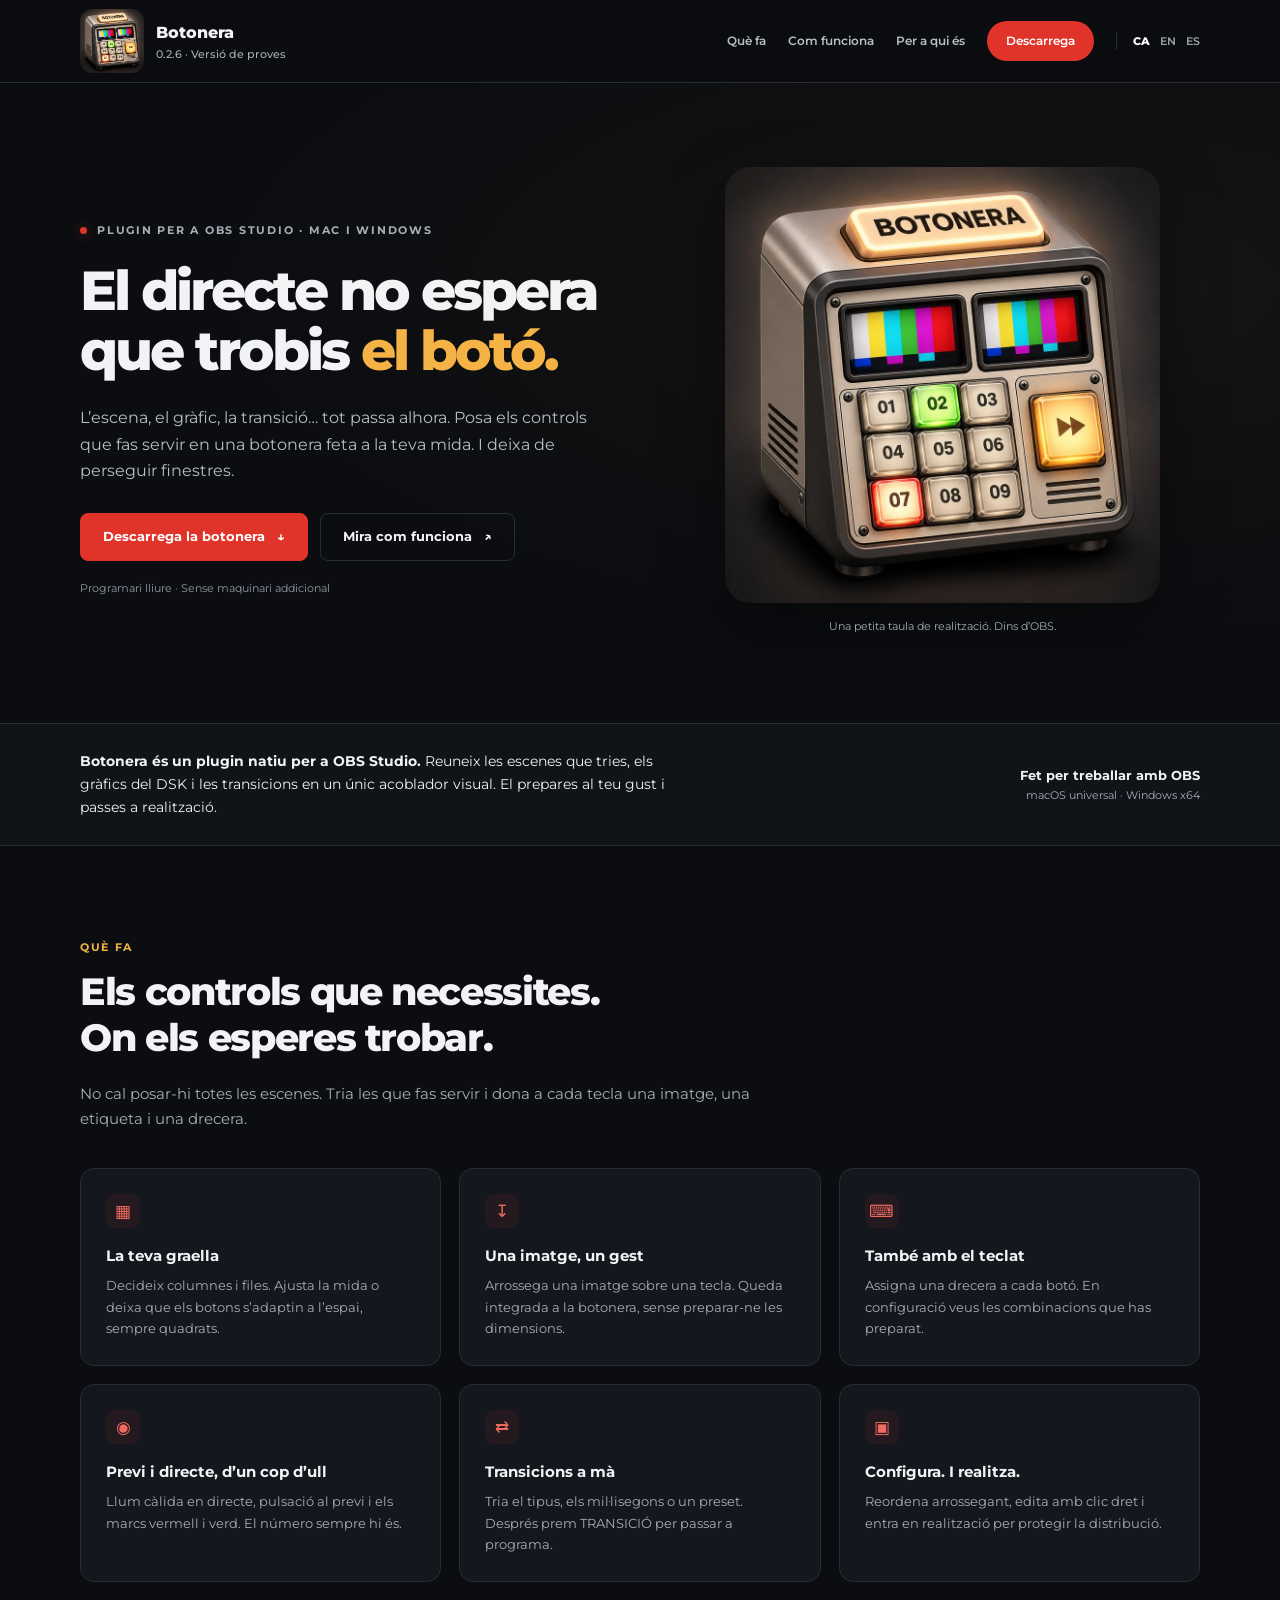
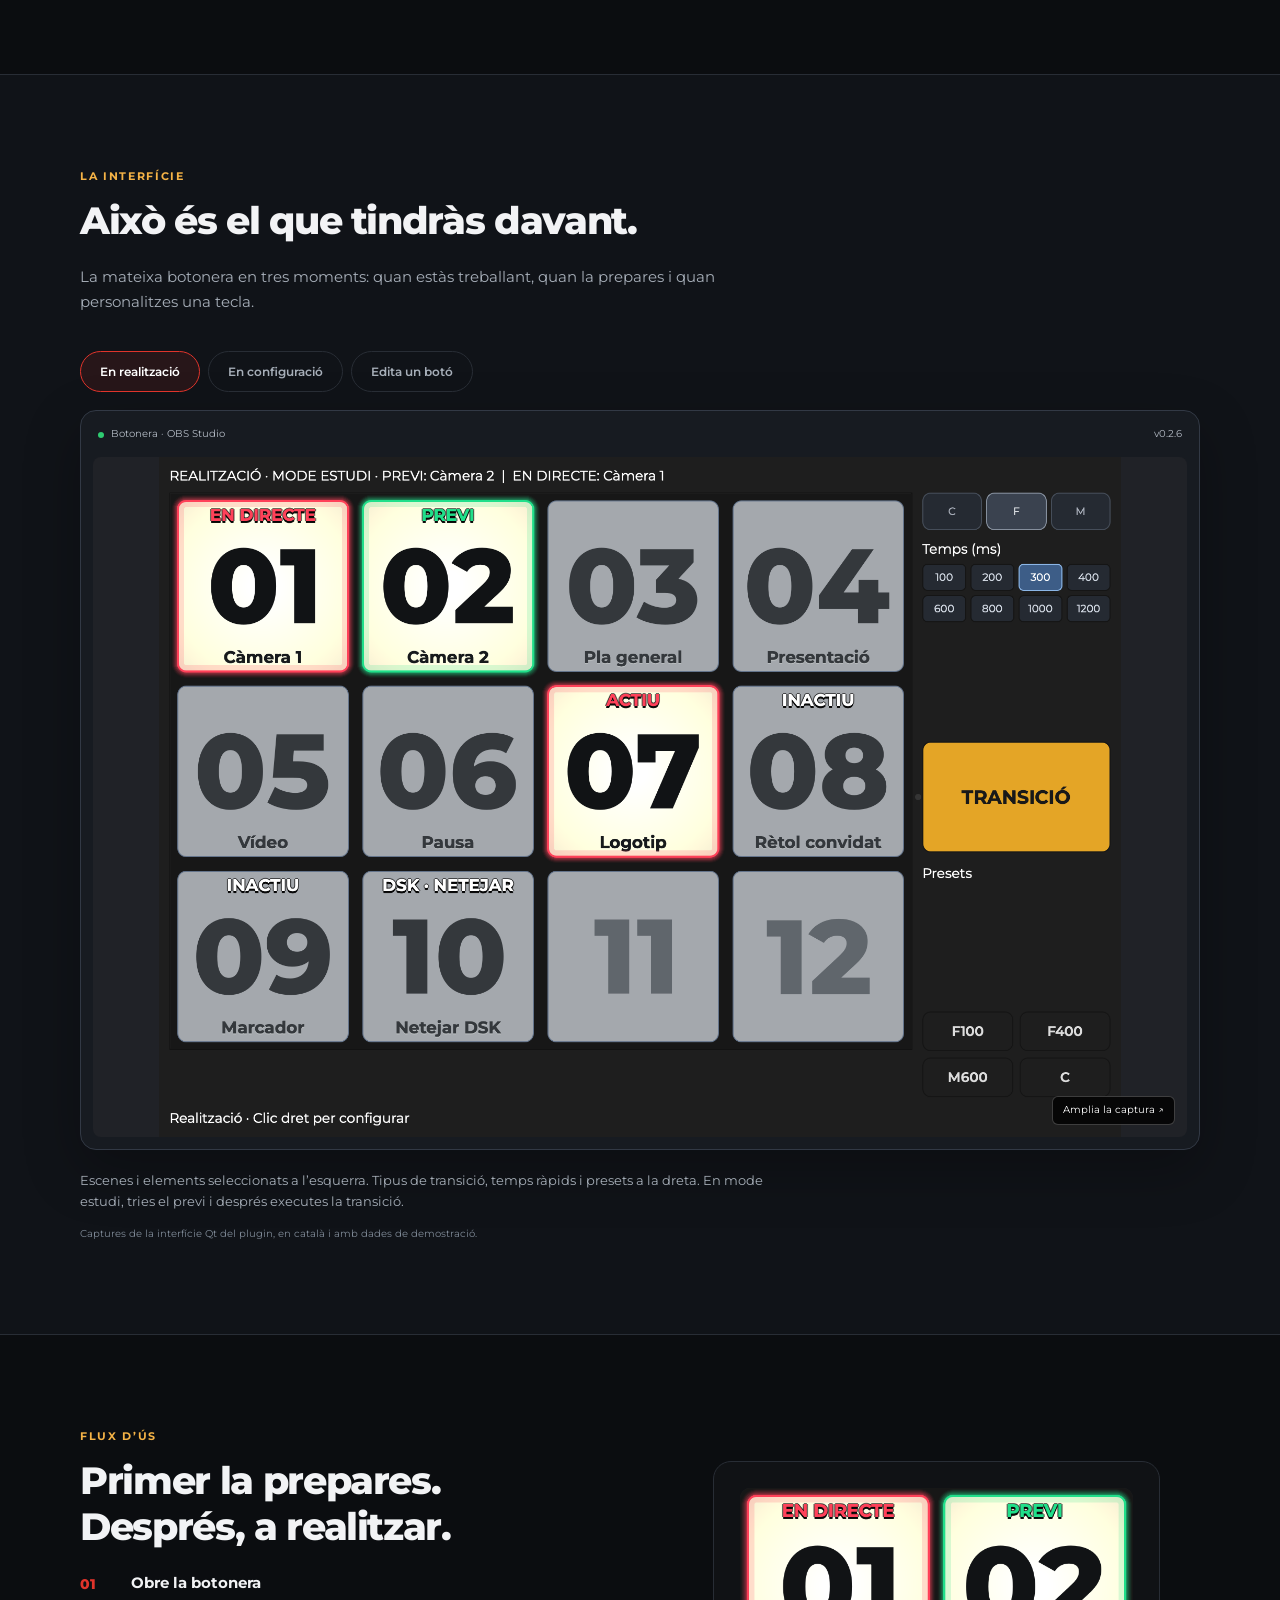
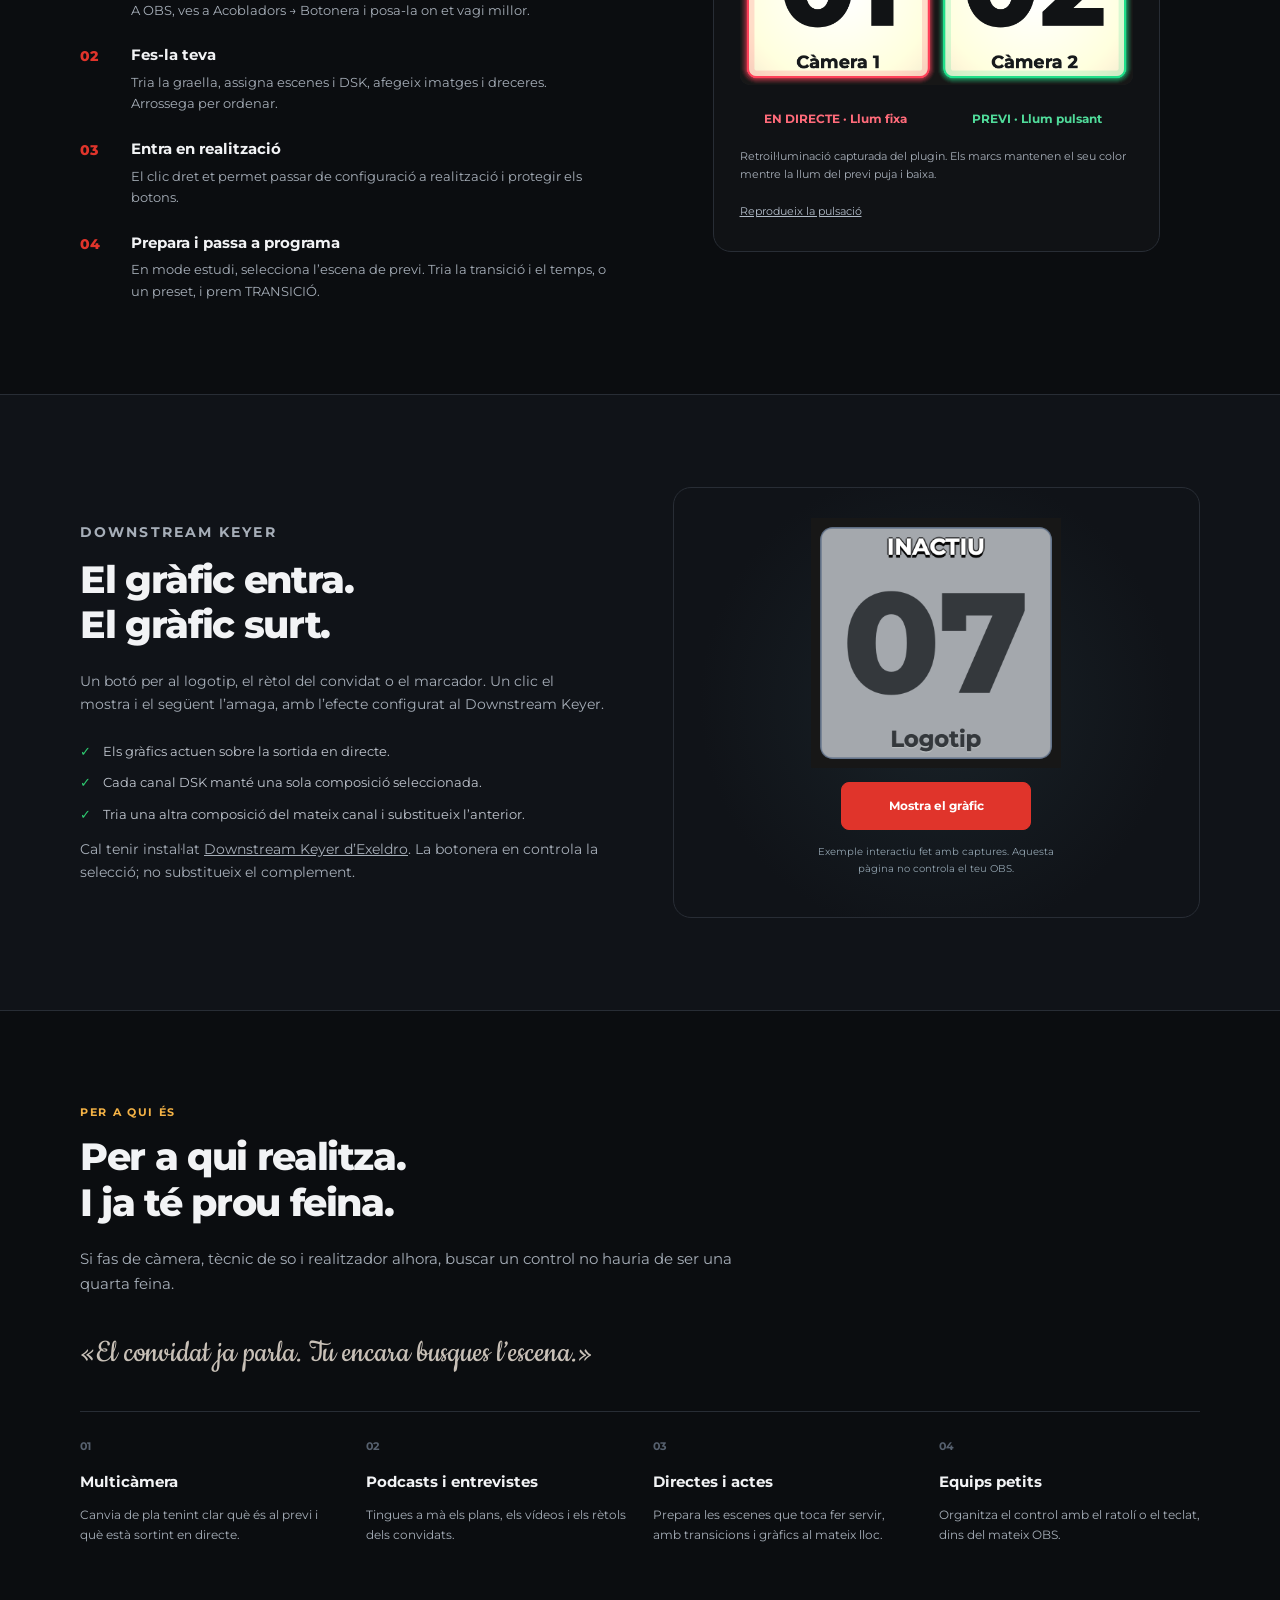
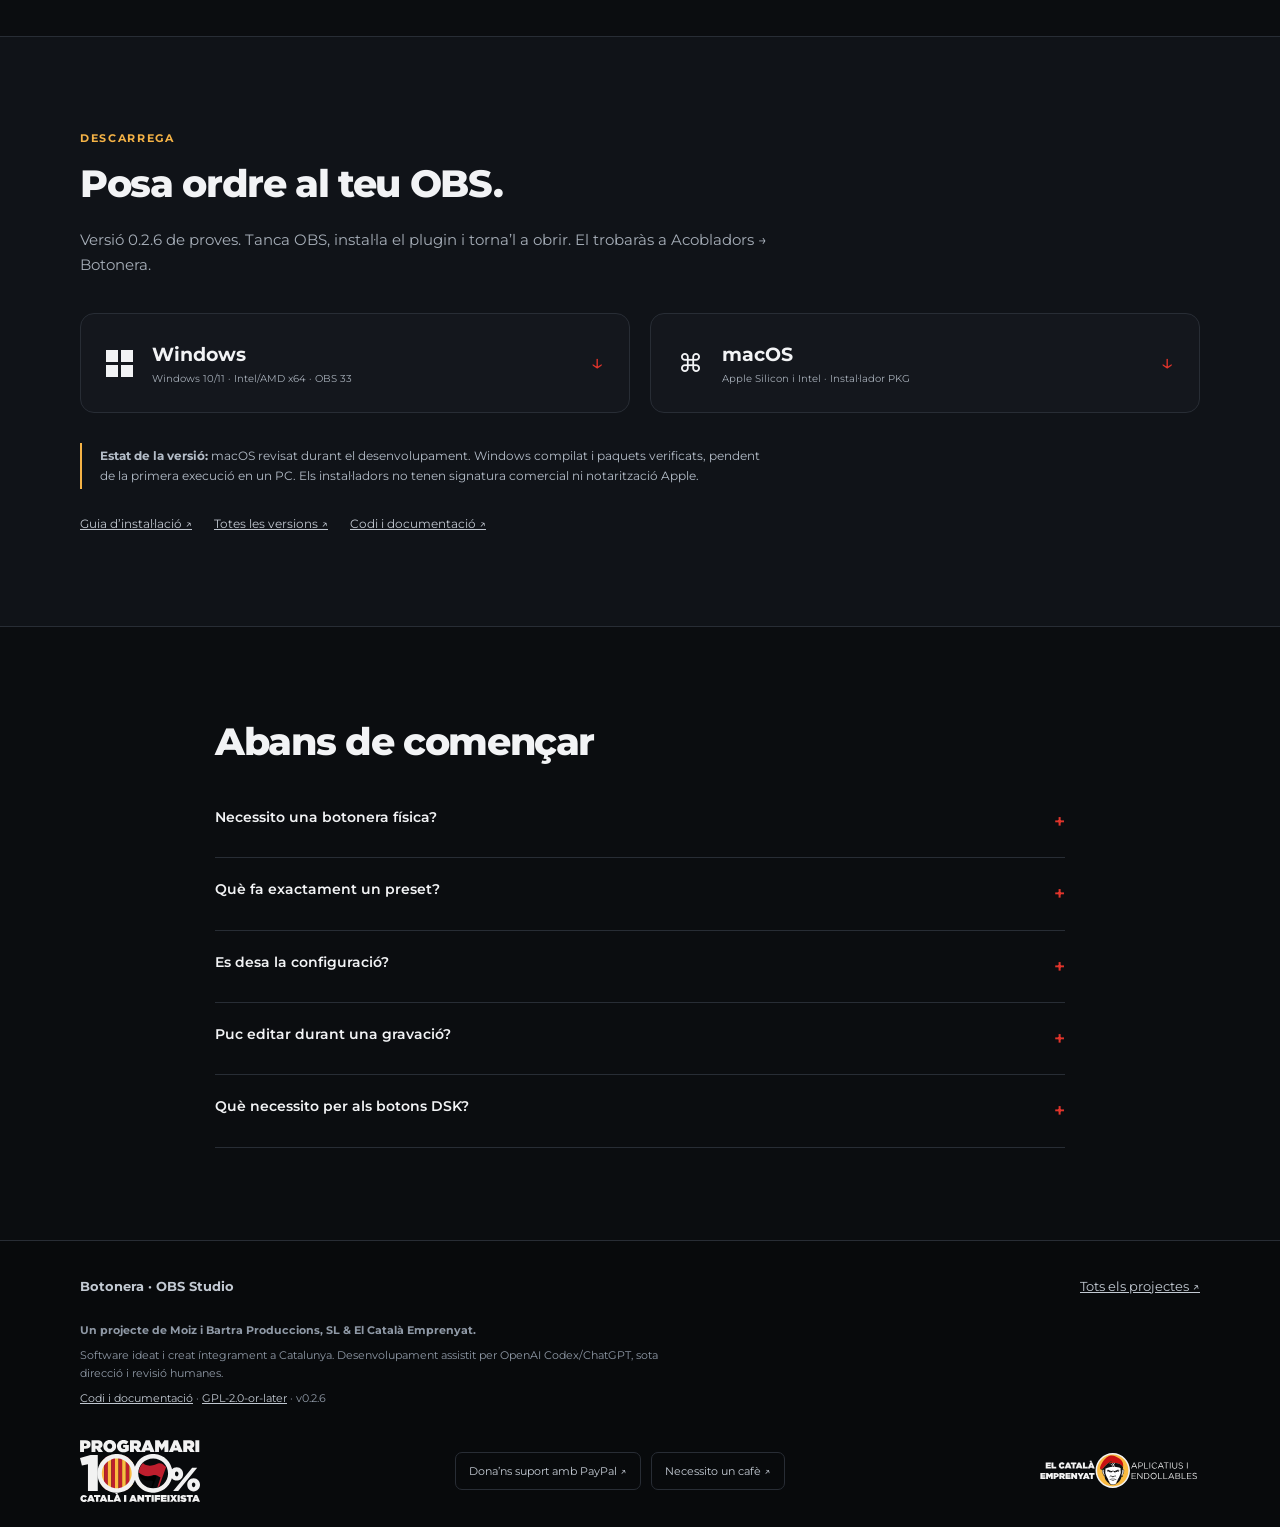
==== web/index.html @ cff22045 "Add multilingual Botonera project website and real Qt captures" ====
<!doctype html>
<html lang="ca"><head><meta charset="utf-8"><meta name="viewport" content="width=device-width,initial-scale=1">
<title>Botonera — El directe no espera que trobis el botó. Plugin per a OBS Studio</title><meta name="description" content="Escenes, gràfics DSK, transicions i dreceres en una botonera visual dins d’OBS Studio. Personalitza les tecles i realitza des de Mac o Windows. Versió de proves 0.2.6.">
<link rel="canonical" href="https://emprenyat.cat/obs/botonera/"><link rel="alternate" hreflang="ca" href="https://emprenyat.cat/obs/botonera/"><link rel="alternate" hreflang="en" href="https://emprenyat.cat/obs/botonera/en/"><link rel="alternate" hreflang="es" href="https://emprenyat.cat/obs/botonera/es/">
<meta property="og:type" content="website"><meta property="og:title" content="Botonera — El directe no espera que trobis el botó. Plugin per a OBS Studio"><meta property="og:description" content="Escenes, gràfics DSK, transicions i dreceres en una botonera visual dins d’OBS Studio. Personalitza les tecles i realitza des de Mac o Windows. Versió de proves 0.2.6."><meta property="og:image" content="https://emprenyat.cat/obs/botonera/images/app-icon.png"><meta property="og:url" content="https://emprenyat.cat/obs/botonera/">
<meta name="theme-color" content="#0b0d10"><link rel="icon" type="image/png" href="images/favicon.png">
<link rel="preconnect" href="https://fonts.googleapis.com"><link rel="preconnect" href="https://fonts.gstatic.com" crossorigin><link href="https://fonts.googleapis.com/css2?family=Montserrat:wght@400;500;600;700;800&family=Cookie&display=swap" rel="stylesheet">
<link rel="stylesheet" href="style.css"><script src="script.js" defer></script></head>
<body><a class="skip" href="#main">Ves al contingut</a>
<header class="site-header"><div class="wrap header-inner"><a class="brand" href="#top"><img src="images/app-icon.webp" alt="" width="64" height="64"><span>Botonera<small>0.2.6 · Versió de proves</small></span></a><nav class="main-nav" aria-label="Navegació principal"><a href="#que-fa" class="">Què fa</a><a href="#funcionament" class="">Com funciona</a><a href="#per-a-qui" class="optional">Per a qui és</a><a href="#descarrega" class="nav-cta">Descarrega</a><span class="langs"><a href="index.html" hreflang="ca" lang="ca" aria-current="page">CA</a><a href="en/index.html" hreflang="en" lang="en">EN</a><a href="es/index.html" hreflang="es" lang="es">ES</a></span></nav></div></header>
<main id="main"><section id="top" class="hero"><div class="wrap hero-inner"><div><div class="eyebrow">Plugin per a OBS Studio · Mac i Windows</div><h1>El directe no espera que trobis <em>el botó.</em></h1><p>L’escena, el gràfic, la transició… tot passa alhora. Posa els controls que fas servir en una botonera feta a la teva mida. I deixa de perseguir finestres.</p><div class="actions"><a class="btn btn-primary" href="#descarrega">Descarrega la botonera<span aria-hidden="true">↓</span></a><a class="btn btn-quiet" href="#funcionament">Mira com funciona<span aria-hidden="true">↗</span></a></div><p class="hero-note">Programari lliure · Sense maquinari addicional</p></div><figure class="hero-art"><img src="images/app-icon.webp" width="900" height="900" alt="Botonera" fetchpriority="high"><figcaption>Una petita taula de realització. Dins d’OBS.</figcaption></figure></div></section>
<div class="intro-strip"><div class="wrap"><p><strong>Botonera és un plugin natiu per a OBS Studio.</strong> Reuneix les escenes que tries, els gràfics del DSK i les transicions en un únic acoblador visual. El prepares al teu gust i passes a realització.</p><div class="compat"><b>Fet per treballar amb OBS</b>macOS universal · Windows x64</div></div></div>
<section class="section" id="que-fa"><div class="wrap"><p class="section-kicker">Què fa</p><h2>Els controls que necessites.<br>On els esperes trobar.</h2><p class="section-lead">No cal posar-hi totes les escenes. Tria les que fas servir i dona a cada tecla una imatge, una etiqueta i una drecera.</p><div class="features"><article class="feature"><span class="feature-icon" aria-hidden="true">▦</span><h3>La teva graella</h3><p>Decideix columnes i files. Ajusta la mida o deixa que els botons s’adaptin a l’espai, sempre quadrats.</p></article><article class="feature"><span class="feature-icon" aria-hidden="true">↧</span><h3>Una imatge, un gest</h3><p>Arrossega una imatge sobre una tecla. Queda integrada a la botonera, sense preparar-ne les dimensions.</p></article><article class="feature"><span class="feature-icon" aria-hidden="true">⌨</span><h3>També amb el teclat</h3><p>Assigna una drecera a cada botó. En configuració veus les combinacions que has preparat.</p></article><article class="feature"><span class="feature-icon" aria-hidden="true">◉</span><h3>Previ i directe, d’un cop d’ull</h3><p>Llum càlida en directe, pulsació al previ i els marcs vermell i verd. El número sempre hi és.</p></article><article class="feature"><span class="feature-icon" aria-hidden="true">⇄</span><h3>Transicions a mà</h3><p>Tria el tipus, els mil·lisegons o un preset. Després prem TRANSICIÓ per passar a programa.</p></article><article class="feature"><span class="feature-icon" aria-hidden="true">▣</span><h3>Configura. I realitza.</h3><p>Reordena arrossegant, edita amb clic dret i entra en realització per protegir la distribució.</p></article></div></div></section>
<section class="section section-alt" id="funcionament"><div class="wrap"><p class="section-kicker">La interfície</p><h2>Això és el que tindràs davant.</h2><p class="section-lead">La mateixa botonera en tres moments: quan estàs treballant, quan la prepares i quan personalitzes una tecla.</p><div class="tabs" role="tablist" aria-label="La interfície"><button id="tab-0" type="button" role="tab" aria-controls="gallery-panel" aria-selected="true" tabindex="0" data-tab="0">En realització</button><button id="tab-1" type="button" role="tab" aria-controls="gallery-panel" aria-selected="false" tabindex="-1" data-tab="1">En configuració</button><button id="tab-2" type="button" role="tab" aria-controls="gallery-panel" aria-selected="false" tabindex="-1" data-tab="2">Edita un botó</button></div><div id="gallery-panel" role="tabpanel" aria-labelledby="tab-0" tabindex="0"><div class="shot-frame"><div class="shot-topbar"><span><i aria-hidden="true"></i>Botonera · OBS Studio</span><span class="optional">v0.2.6</span></div><button class="shot-button" id="open-shot" type="button" aria-label="Amplia la captura"><img id="gallery-image" src="images/realitzacio.png" alt="Botonera en realització amb escenes, gràfics i panell de transicions" width="1840" height="1300" loading="lazy"><span class="zoom-label">Amplia la captura ↗</span></button></div><p class="shot-caption" id="gallery-caption">Escenes i elements seleccionats a l’esquerra. Tipus de transició, temps ràpids i presets a la dreta. En mode estudi, tries el previ i després executes la transició.</p></div><p class="capture-note">Captures de la interfície Qt del plugin, en català i amb dades de demostració.</p></div></section>
<section class="section" id="flux"><div class="wrap split"><div><p class="section-kicker">Flux d’ús</p><h2>Primer la prepares.<br>Després, a realitzar.</h2><ol class="steps"><li><span class="step-num" aria-hidden="true">01</span><div><h3>Obre la botonera</h3><p>A OBS, ves a Acobladors → Botonera i posa-la on et vagi millor.</p></div></li><li><span class="step-num" aria-hidden="true">02</span><div><h3>Fes-la teva</h3><p>Tria la graella, assigna escenes i DSK, afegeix imatges i dreceres. Arrossega per ordenar.</p></div></li><li><span class="step-num" aria-hidden="true">03</span><div><h3>Entra en realització</h3><p>El clic dret et permet passar de configuració a realització i protegir els botons.</p></div></li><li><span class="step-num" aria-hidden="true">04</span><div><h3>Prepara i passa a programa</h3><p>En mode estudi, selecciona l’escena de previ. Tria la transició i el temps, o un preset, i prem TRANSICIÓ.</p></div></li></ol></div><figure class="light-example"><video id="light-video" src="images/retroilluminacio.mp4" poster="images/llums-poster.png" loop muted playsinline preload="metadata" aria-label="Retroil·luminació capturada del plugin. Els marcs mantenen el seu color mentre la llum del previ puja i baixa."></video><div class="light-labels"><span>EN DIRECTE · Llum fixa</span><span>PREVI · Llum pulsant</span></div><figcaption>Retroil·luminació capturada del plugin. Els marcs mantenen el seu color mentre la llum del previ puja i baixa.</figcaption><button class="motion-toggle" id="toggle-motion" type="button">Reprodueix la pulsació</button></figure></div></section>
<section class="section section-alt" id="dsk"><div class="wrap split"><div class="dsk-copy"><p class="section-kicker">Downstream Keyer</p><h2>El gràfic entra.<br>El gràfic surt.</h2><p>Un botó per al logotip, el rètol del convidat o el marcador. Un clic el mostra i el següent l’amaga, amb l’efecte configurat al Downstream Keyer.</p><ul class="check-list"><li>Els gràfics actuen sobre la sortida en directe.</li><li>Cada canal DSK manté una sola composició seleccionada.</li><li>Tria una altra composició del mateix canal i substitueix l’anterior.</li></ul><p class="capture-note">Cal tenir instal·lat <a href="https://obsproject.com/forum/resources/downstream-keyer.1254/">Downstream Keyer d’Exeldro</a>. La botonera en controla la selecció; no substitueix el complement.</p></div><div class="dsk-demo"><img id="dsk-image" src="images/dsk-inactiu.png" width="330" height="330" alt="Botó DSK amb el gràfic inactiu" loading="lazy"><button class="btn btn-primary" id="toggle-dsk" type="button" aria-pressed="false">Mostra el gràfic</button><p class="demo-label">Exemple interactiu fet amb captures. Aquesta pàgina no controla el teu OBS.</p><noscript><img src="images/dsk-actiu.png" alt="El mateix botó DSK amb el gràfic actiu i il·luminat"></noscript></div></div></section>
<section class="section" id="per-a-qui"><div class="wrap"><p class="section-kicker">Per a qui és</p><h2>Per a qui realitza.<br>I ja té prou feina.</h2><p class="section-lead">Si fas de càmera, tècnic de so i realitzador alhora, buscar un control no hauria de ser una quarta feina.</p><p class="quote">«El convidat ja parla. Tu encara busques l’escena.»</p><div class="audiences"><article><span class="number" aria-hidden="true">01</span><h3>Multicàmera</h3><p>Canvia de pla tenint clar què és al previ i què està sortint en directe.</p></article><article><span class="number" aria-hidden="true">02</span><h3>Podcasts i entrevistes</h3><p>Tingues a mà els plans, els vídeos i els rètols dels convidats.</p></article><article><span class="number" aria-hidden="true">03</span><h3>Directes i actes</h3><p>Prepara les escenes que toca fer servir, amb transicions i gràfics al mateix lloc.</p></article><article><span class="number" aria-hidden="true">04</span><h3>Equips petits</h3><p>Organitza el control amb el ratolí o el teclat, dins del mateix OBS.</p></article></div></div></section>
<section class="section section-alt" id="descarrega"><div class="wrap"><p class="section-kicker">Descarrega</p><h2>Posa ordre al teu OBS.</h2><p class="section-lead">Versió 0.2.6 de proves. Tanca OBS, instal·la el plugin i torna’l a obrir. El trobaràs a Acobladors → Botonera.</p><div class="download-row"><a class="download-card" href="https://github.com/lughdailh/obs-control-deck/releases/download/v0.2.6/Botonera-0.2.6-Windows-x64-Setup.exe"><span class="os-icon" aria-hidden="true"><i></i><i></i><i></i><i></i></span><div><h3>Windows</h3><small>Windows 10/11 · Intel/AMD x64 · OBS 33</small></div><span class="download-arrow" aria-hidden="true">↓</span></a><a class="download-card" href="https://github.com/lughdailh/obs-control-deck/releases/download/v0.2.6/Botonera-0.2.6-macOS-universal.pkg"><span class="mac-icon" aria-hidden="true">⌘</span><div><h3>macOS</h3><small>Apple Silicon i Intel · Instal·lador PKG</small></div><span class="download-arrow" aria-hidden="true">↓</span></a></div><p class="beta-note"><strong>Estat de la versió:</strong> macOS revisat durant el desenvolupament. Windows compilat i paquets verificats, pendent de la primera execució en un PC. Els instal·ladors no tenen signatura comercial ni notarització Apple.</p><div class="download-links"><a href="https://github.com/lughdailh/obs-control-deck/releases/download/v0.2.6/Botonera-LLEGEIX-ME.txt">Guia d’instal·lació ↗</a><a href="https://github.com/lughdailh/obs-control-deck/releases">Totes les versions ↗</a><a href="https://github.com/lughdailh/obs-control-deck">Codi i documentació ↗</a></div></div></section>
<section class="section"><div class="wrap faq"><h2>Abans de començar</h2><details><summary>Necessito una botonera física?</summary><p>No. És una graella de botons dins d’OBS. La controles amb el ratolí o les dreceres del teclat. La màquina de la icona és la il·lustració del projecte.</p></details><details><summary>Què fa exactament un preset?</summary><p>Guarda un tipus de transició i una durada. Quan el prems, prepara aquests valors; després prems TRANSICIÓ per executar el canvi. El preset no fa el pas a programa tot sol.</p></details><details><summary>Es desa la configuració?</summary><p>Sí. La graella, els botons, les imatges i les dreceres es desen amb la col·lecció d’escenes. També pots exportar i importar la botonera amb les imatges integrades.</p></details><details><summary>Puc editar durant una gravació?</summary><p>Quan comença una gravació o transmissió, la botonera entra en realització. Després pots tornar manualment a configuració per canviar alguna cosa.</p></details><details><summary>Què necessito per als botons DSK?</summary><p>Downstream Keyer instal·lat i les composicions afegides als seus canals. Amb TIE actiu, la botonera bloqueja l’acció d’aquell canal. DSK és independent del previ i de la transició principal.</p></details></div></section></main>
<footer class="site-footer"><div class="wrap"><div class="footer-top"><strong>Botonera · OBS Studio</strong><a href="https://emprenyat.cat/">Tots els projectes ↗</a></div><div class="credits"><p><strong>Un projecte de Moiz i Bartra Produccions, SL &amp; El Català Emprenyat.</strong></p><p>Software ideat i creat íntegrament a Catalunya. Desenvolupament assistit per OpenAI Codex/ChatGPT, sota direcció i revisió humanes.</p><p><a href="https://github.com/lughdailh/obs-control-deck">Codi i documentació</a> · <a href="https://github.com/lughdailh/obs-control-deck/blob/main/LICENSE">GPL-2.0-or-later</a> · v0.2.6</p></div><div class="footer-bottom"><img src="images/antifa-cat.svg" class="antifa" alt="Programari català i antifeixista" loading="lazy"><div class="support"><a href="https://www.paypal.com/ncp/payment/PLB-LY4PW9EJNVML" target="_blank" rel="noopener noreferrer">Dona’ns suport amb PayPal ↗</a><a href="https://www.buymeacoffee.com/totalamandanga" target="_blank" rel="noopener noreferrer">Necessito un cafè ↗</a></div><a href="https://emprenyat.cat/"><img src="images/ece-banda.svg" class="ece" alt="El Català Emprenyat" loading="lazy"></a></div></div></footer>
<div id="lightbox" class="lightbox" role="dialog" aria-modal="true" aria-label="Amplia la captura" hidden><button id="close-lightbox" type="button">Tanca ×</button><img id="lightbox-image" src="images/realitzacio.png" alt=""></div>
<script id="page-data" type="application/json">{"images": ["images/realitzacio.png", "images/configuracio.png", "images/editor.png"], "captions": ["Escenes i elements seleccionats a l’esquerra. Tipus de transició, temps ràpids i presets a la dreta. En mode estudi, tries el previ i després executes la transició.", "Les dreceres es veuen sobre les tecles. Pots arrossegar per ordenar, ajustar el separador i fer clic dret per editar. Les accions queden aturades mentre configures.", "Tria l’acció, la imatge, el color i la drecera. El candau del camp de teclat evita canviar la combinació sense voler."], "alts": ["Botonera en realització amb escenes, gràfics i panell de transicions", "Botonera en configuració amb imatges i etiquetes de dreceres", "Editor real d’un botó amb acció, imatge i drecera de teclat"], "tabs": ["En realització", "En configuració", "Edita un botó"], "dskImages": ["images/dsk-inactiu.png", "images/dsk-actiu.png"], "dskLabels": ["Mostra el gràfic", "Amaga el gràfic"], "dskAlts": ["Botó DSK amb el gràfic inactiu", "El mateix botó DSK amb el gràfic actiu i il·luminat"], "play": "Reprodueix la pulsació", "pause": "Atura la pulsació", "fit": "Ajusta a pantalla", "actual": "Mida real"}</script></body></html>
---- web/style.css ----
:root{--bg:#0b0d10;--bg-alt:#101318;--card:#14171d;--line:#282d35;--text:#f2f3f5;--muted:#a6aeb8;--red:#e0342b;--amber:#f5b346;--green:#2ecc71;--max:1120px;color-scheme:dark;font-family:Montserrat,-apple-system,BlinkMacSystemFont,'Segoe UI',sans-serif}*{box-sizing:border-box}html{scroll-behavior:smooth;scroll-padding-top:105px}body{margin:0;background:var(--bg);color:var(--text);line-height:1.65;-webkit-font-smoothing:antialiased}a{color:inherit}button{font:inherit}img{max-width:100%;height:auto;display:block}button,a{-webkit-tap-highlight-color:transparent}a:focus-visible,button:focus-visible,summary:focus-visible{outline:3px solid var(--amber);outline-offset:5px}button{cursor:pointer}p,h1,h2,h3,figure{margin-top:0}.wrap{width:min(var(--max),calc(100% - 48px));margin:auto}.skip{position:fixed;top:-100px;left:20px;background:var(--red);padding:10px;z-index:100}.skip:focus{top:10px}.site-header{position:sticky;top:0;z-index:30;background:#0b0d10ed;backdrop-filter:blur(16px);border-bottom:1px solid var(--line)}.header-inner{min-height:82px;display:flex;align-items:center;gap:24px;justify-content:space-between}.brand{display:flex;align-items:center;gap:12px;white-space:nowrap;text-decoration:none;font-weight:800}.brand img{width:64px;height:64px;object-fit:cover;border-radius:12px}.brand small{font-size:11px;font-weight:500;color:var(--muted);display:block;line-height:1.4}.main-nav{display:flex;align-items:center;gap:22px;font-size:12px;font-weight:600}.main-nav>a{text-decoration:none;color:#b8bec7}.main-nav>a:hover{color:white}.main-nav .nav-cta{background:var(--red);color:white;border-radius:30px;padding:10px 19px}.langs{display:flex;gap:10px;border-left:1px solid var(--line);padding-left:16px}.langs a{text-decoration:none;font-size:11px;color:#9aa3ad}.langs a[aria-current]{color:white;font-weight:800}.hero{overflow:hidden;background:radial-gradient(ellipse at 85% 32%,#45302233,transparent 56%)}.hero-inner{display:grid;grid-template-columns:1.1fr 1fr;align-items:center;gap:38px;padding:76px 0 64px;min-height:640px}.eyebrow{text-transform:uppercase;letter-spacing:.16em;font-size:11px;font-weight:700;color:var(--muted);margin-bottom:22px;display:flex;gap:10px;align-items:center}.eyebrow:before{content:'';width:7px;height:7px;border-radius:50%;background:var(--red);box-shadow:0 0 14px #e0342b88}.hero h1{font-size:clamp(40px,4.3vw,64px);line-height:1.08;letter-spacing:-.055em;margin:0 0 25px;font-weight:800}.hero h1 em{font-style:normal;color:var(--amber)}.hero p{font-size:16px;color:#b8bec8;max-width:49ch;margin-bottom:28px}.actions{display:flex;flex-wrap:wrap;align-items:center;gap:12px}.btn{display:inline-flex;align-items:center;justify-content:center;gap:12px;min-height:48px;padding:11px 22px;font-size:13px;font-weight:700;border-radius:8px;text-decoration:none;border:1px solid var(--line);background:transparent}.btn-primary{border-color:var(--red);background:var(--red);color:white}.btn-primary:hover{background:#bf2c25}.btn-quiet:hover{background:#20252d}.hero-note{font-size:11px!important;color:#8f99a5!important;margin:18px 0 0!important}.hero-art{position:relative}.hero-art img{width:100%;border-radius:26px;box-shadow:0 24px 65px #0006}.hero-art figcaption{font-size:11px;text-align:center;color:var(--muted);margin:14px 0 0}.intro-strip{border-block:1px solid var(--line);background:var(--bg-alt)}.intro-strip .wrap{display:flex;align-items:center;justify-content:space-between;gap:24px;padding-block:26px}.intro-strip p{margin:0;max-width:65ch;font-size:14px}.compat{font-size:11px;color:var(--muted);flex-shrink:0;text-align:right}.compat b{display:block;color:var(--text);font-size:13px}.section{padding:92px 0}.section-alt{background:var(--bg-alt);border-block:1px solid var(--line)}.section-kicker{font-size:11px;text-transform:uppercase;letter-spacing:.15em;color:var(--amber);font-weight:700;margin:0 0 13px}.section h2{font-size:clamp(29px,3vw,42px);letter-spacing:-.035em;line-height:1.18;margin-bottom:22px;font-weight:800}.section-lead{max-width:69ch;font-size:15px;color:var(--muted);margin-bottom:36px}.features{display:grid;grid-template-columns:repeat(3,1fr);gap:18px}.feature{padding:25px;border:1px solid var(--line);border-radius:14px;background:var(--card)}.feature-icon{display:flex;align-items:center;justify-content:center;width:34px;height:34px;background:#e0342b14;color:#f16a60;border-radius:9px;font-size:17px;margin-bottom:17px}.feature h3{font-size:15px;line-height:1.45;margin-bottom:9px}.feature p{font-size:13px;color:var(--muted);margin:0}.tabs{display:flex;gap:8px;flex-wrap:wrap;margin-bottom:18px}.tabs button{background:transparent;border:1px solid var(--line);color:var(--muted);border-radius:25px;padding:10px 19px;font-size:12px;font-weight:600}.tabs button[aria-selected=true]{background:#e0342b1c;border-color:var(--red);color:#fff}.shot-frame{padding:12px;background:#171b21;border:1px solid #323945;border-radius:16px;box-shadow:0 20px 55px #0004}.shot-topbar{display:flex;align-items:center;justify-content:space-between;gap:12px;padding:3px 5px 14px;font-size:10px;color:#b4bbc5}.shot-topbar span:first-child{display:flex;align-items:center;gap:7px}.shot-topbar i{height:6px;width:6px;border-radius:50%;background:var(--green);display:inline-block}.shot-button{display:block;position:relative;width:100%;padding:0;border:0;background:#202227;border-radius:8px;overflow:hidden}.shot-button img{width:100%;max-height:680px;object-fit:contain}.zoom-label{position:absolute;bottom:12px;right:12px;background:#000c;border:1px solid #ffffff3a;padding:5px 10px;border-radius:6px;font-size:10px;color:white}.shot-caption{margin-top:20px;color:var(--muted);font-size:13px;max-width:80ch}.shot-caption strong{color:var(--text)}.capture-note{color:#7f8a97;font-size:10px;margin:13px 0 0}.split{display:grid;grid-template-columns:1fr 1fr;gap:65px;align-items:center}.steps{list-style:none;padding:0;display:grid;gap:22px;margin:0}.steps li{display:grid;grid-template-columns:35px 1fr;gap:16px}.step-num{color:var(--red);font-size:14px;font-weight:800;padding-top:2px}.steps h3{font-size:15px;margin:0 0 4px}.steps p{font-size:13px;color:var(--muted);margin:0}.light-example{padding:26px;border:1px solid var(--line);border-radius:18px;background:#101215}.light-example video{width:100%;border-radius:10px;background:#1e2126}.light-labels{display:grid;grid-template-columns:1fr 1fr;text-align:center;margin-top:16px;gap:8px;font-size:12px;font-weight:700}.light-labels span:first-child{color:#ff6b7a}.light-labels span:last-child{color:#50db9a}.light-example figcaption{color:var(--muted);font-size:11px;margin-top:18px}.motion-toggle{margin-top:14px;padding:5px 0;color:#b1bbc7;background:none;border:0;font-size:11px;text-decoration:underline}.dsk-demo{display:flex;flex-direction:column;align-items:center;background:radial-gradient(circle,#192228,#101318 70%);border:1px solid var(--line);padding:30px;border-radius:18px}.dsk-demo img{width:250px;image-rendering:auto}.dsk-demo .btn{margin-top:14px;min-width:190px;font-size:12px}.dsk-demo .demo-label{color:#91a2ae;font-size:10px;text-align:center;max-width:35ch;margin-top:14px}.dsk-copy p{font-size:14px;color:var(--muted)}.dsk-copy h3{font-size:19px}.check-list{list-style:none;padding:0;margin:25px 0 0}.check-list li{font-size:13px;margin:10px 0;color:#c0c6cf;display:flex;gap:12px}.check-list li:before{content:'✓';color:var(--green)}.audiences{display:grid;grid-template-columns:repeat(4,1fr);gap:25px;padding-top:25px;border-top:1px solid var(--line)}.audiences h3{font-size:15px;margin-bottom:10px}.audiences p{font-size:12px;color:var(--muted);margin-bottom:0}.audiences .number{color:#57616f;font-size:11px;font-weight:700;display:block;margin-bottom:15px}.quote{font-family:Cookie,cursive;font-size:34px;line-height:1.25;color:#c8c0b7;margin:0 0 36px}.download-row{display:grid;grid-template-columns:1fr 1fr;gap:20px;margin:30px 0}.download-card{display:flex;align-items:center;gap:18px;padding:25px;border:1px solid var(--line);border-radius:14px;text-decoration:none;background:var(--card)}.download-card:hover{border-color:#ac3a32;transform:translateY(-2px)}.os-icon{display:grid;grid-template-columns:repeat(2,12px);gap:3px;width:28px;color:var(--text)}.os-icon i{display:block;width:12px;height:12px;background:currentColor}.mac-icon{font-size:25px;line-height:1;width:28px;text-align:center}.download-card h3{font-size:19px;margin:0}.download-card small{display:block;color:var(--muted);font-size:10px}.download-arrow{margin-left:auto;color:var(--red);font-size:23px}.beta-note{border-left:2px solid var(--amber);padding:3px 0 3px 18px;font-size:12px;color:#b4bdc8;max-width:85ch}.download-links{display:flex;gap:22px;flex-wrap:wrap;margin-top:25px;font-size:12px;color:#c1c7d0}.faq{max-width:850px}.faq details{border-bottom:1px solid var(--line);padding:20px 0}.faq summary{cursor:pointer;font-size:14px;font-weight:600;list-style:none;display:flex;justify-content:space-between;gap:20px}.faq summary:after{content:'+';color:var(--red);font-size:19px}.faq details[open] summary:after{content:'−'}.faq details p{font-size:13px;line-height:1.8;color:var(--muted);margin:14px 30px 0 0}.site-footer{border-top:1px solid var(--line);padding:35px 0 25px;background:#080a0c;font-size:11px;color:#8f99a6}.footer-top{display:flex;justify-content:space-between;align-items:center;color:#c3cad3;font-size:13px;margin-bottom:24px}.credits p{margin:7px 0;max-width:86ch}.credits a{color:#c1c8d1}.footer-bottom{display:flex;align-items:center;justify-content:space-between;gap:30px;margin-top:32px}.antifa{height:62px;width:auto;max-width:140px}.ece{width:160px;height:auto}.support{display:flex;flex-wrap:wrap;gap:10px}.support a{border:1px solid var(--line);border-radius:7px;padding:9px 13px;text-decoration:none;font-size:11px;color:#c5ccd5}.support a:hover{border-color:#67717f}.lightbox{position:fixed;inset:0;z-index:100;background:#000e;display:flex;align-items:center;justify-content:center;padding:65px 24px 24px}.lightbox[hidden]{display:none}.lightbox img{max-width:100%;max-height:calc(100dvh - 100px);object-fit:contain}.lightbox button{position:absolute;right:24px;top:20px;background:#242a33;color:white;border:1px solid #657181;padding:8px 17px;border-radius:6px;font-size:13px}[hidden]{display:none!important}@media(min-width:1500px){.hero h1{font-size:64px}}@media(max-width:1000px){.main-nav{gap:15px}.main-nav .optional{display:none}.hero-inner{gap:25px;min-height:auto;padding-block:64px}.hero h1{font-size:48px}.split{gap:35px}.features{gap:13px}.feature{padding:22px}.download-card{padding:22px}}@media(max-width:740px){.wrap{width:calc(100% - 36px)}.header-inner{min-height:70px;gap:10px}.brand{gap:8px;font-size:14px}.brand img{width:47px;height:47px;border-radius:8px}.main-nav>a{display:none}.main-nav .nav-cta{display:none}.langs{border-left:0;padding-left:0;gap:9px}.hero-inner{grid-template-columns:1fr;gap:32px;padding-top:45px;padding-bottom:36px}.hero h1{font-size:46px;max-width:11ch}.hero p{font-size:14px;max-width:46ch}.hero-art{width:min(100%,400px);margin:auto}.hero-art figcaption{font-size:10px}.eyebrow{font-size:9px;letter-spacing:.12em;margin-bottom:17px}.intro-strip .wrap{display:block;padding-block:23px}.intro-strip p{font-size:13px}.compat{text-align:left;margin-top:15px}.section{padding:60px 0}.section h2{font-size:31px}.section-lead{font-size:14px;margin-bottom:26px}.features{grid-template-columns:1fr 1fr}.feature{padding:18px}.feature h3{font-size:13px}.feature p{font-size:12px}.feature-icon{margin-bottom:13px}.tabs{gap:7px}.tabs button{padding:8px 12px;font-size:10px}.shot-frame{padding:7px;border-radius:11px}.shot-topbar{font-size:8px;padding:4px 3px 10px}.shot-topbar .optional{display:none}.shot-caption{font-size:12px}.split{grid-template-columns:1fr;gap:33px}.light-example{padding:18px;margin:0}.dsk-demo{padding:22px}.dsk-demo img{width:210px}.audiences{grid-template-columns:1fr 1fr;gap:25px}.download-row{grid-template-columns:1fr;gap:12px}.download-card{padding:21px}.footer-top{font-size:12px}.footer-bottom{flex-wrap:wrap;justify-content:center;gap:23px}.footer-bottom .support{order:2;justify-content:center;width:100%}.ece{width:130px}.quote{font-size:29px}.faq summary{font-size:13px}.zoom-label{font-size:8px;bottom:6px;right:6px;padding:4px 7px}}@media(max-width:380px){.hero h1{font-size:40px}.actions{align-items:stretch}.actions .btn{width:100%}.features{grid-template-columns:1fr}.brand small{font-size:9px}}@media(prefers-reduced-motion:reduce){html{scroll-behavior:auto}*,*:before,*:after{transition:none!important;animation:none!important}}
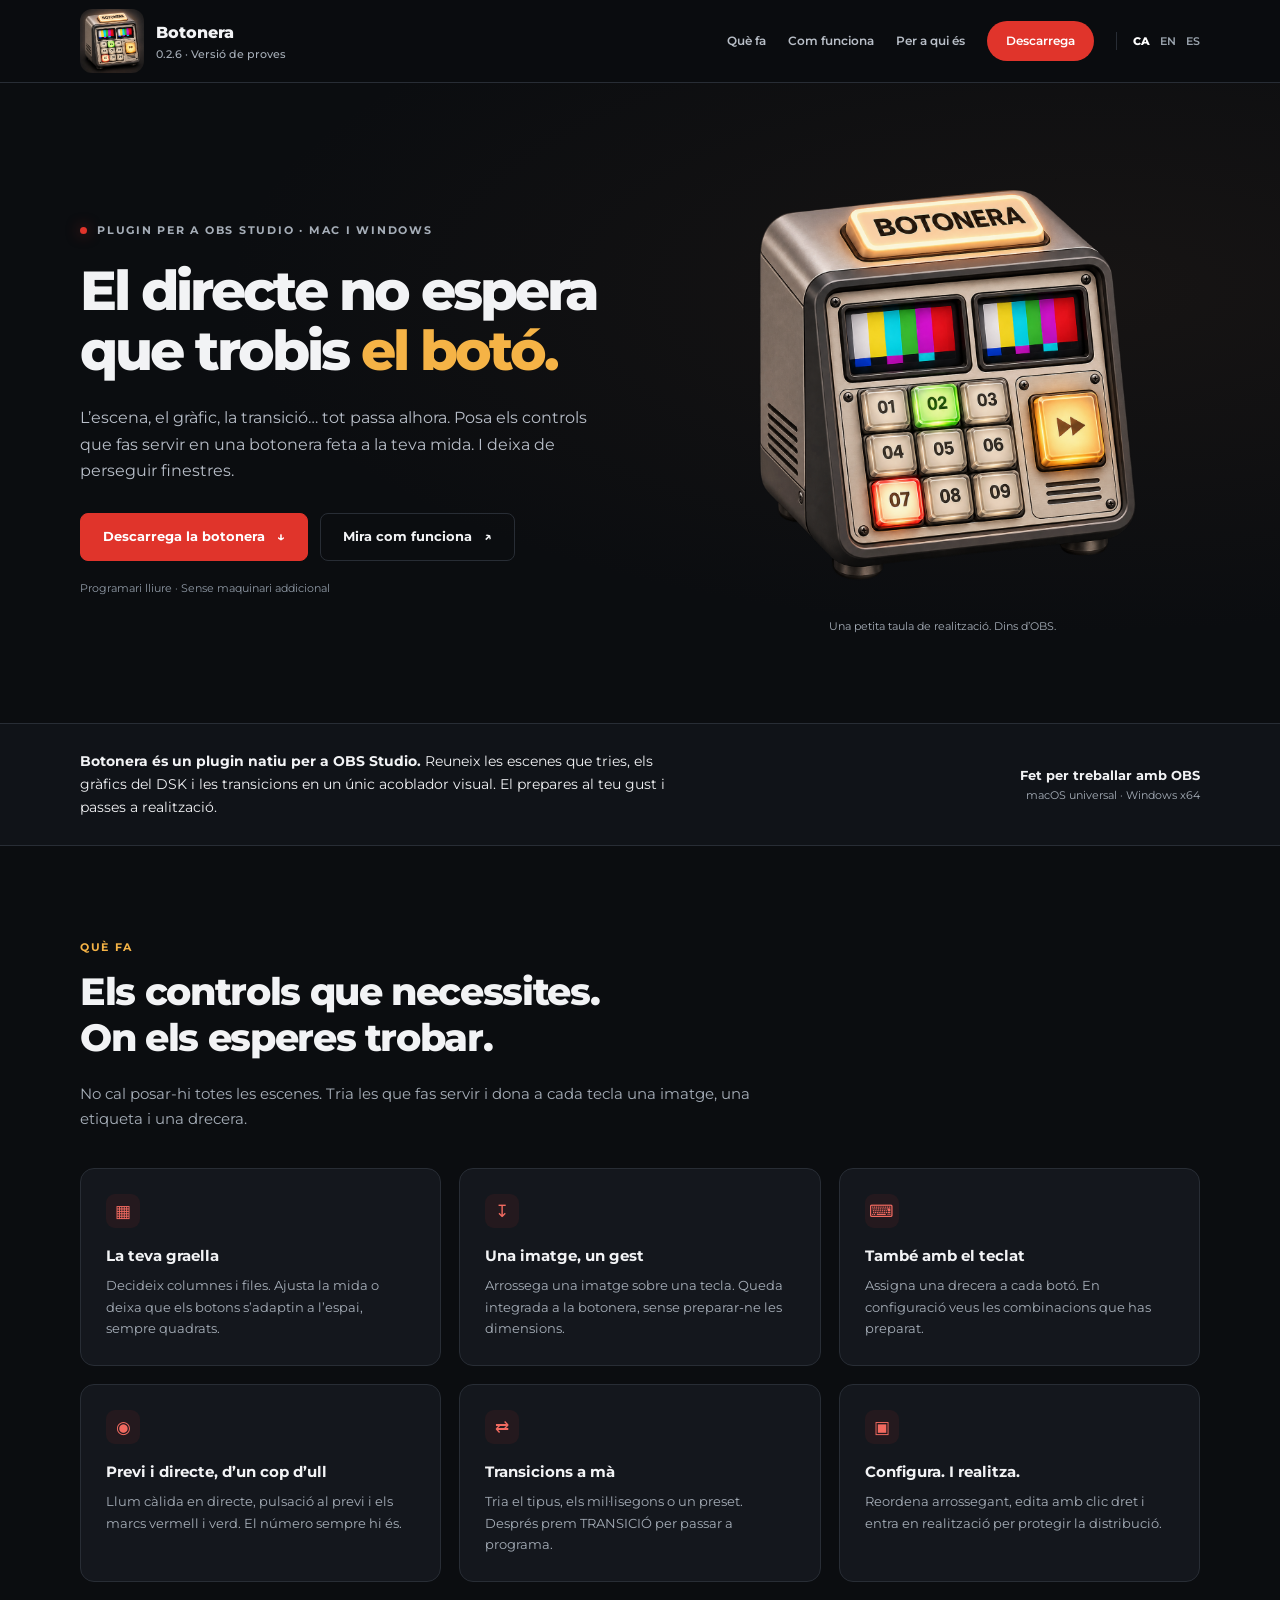
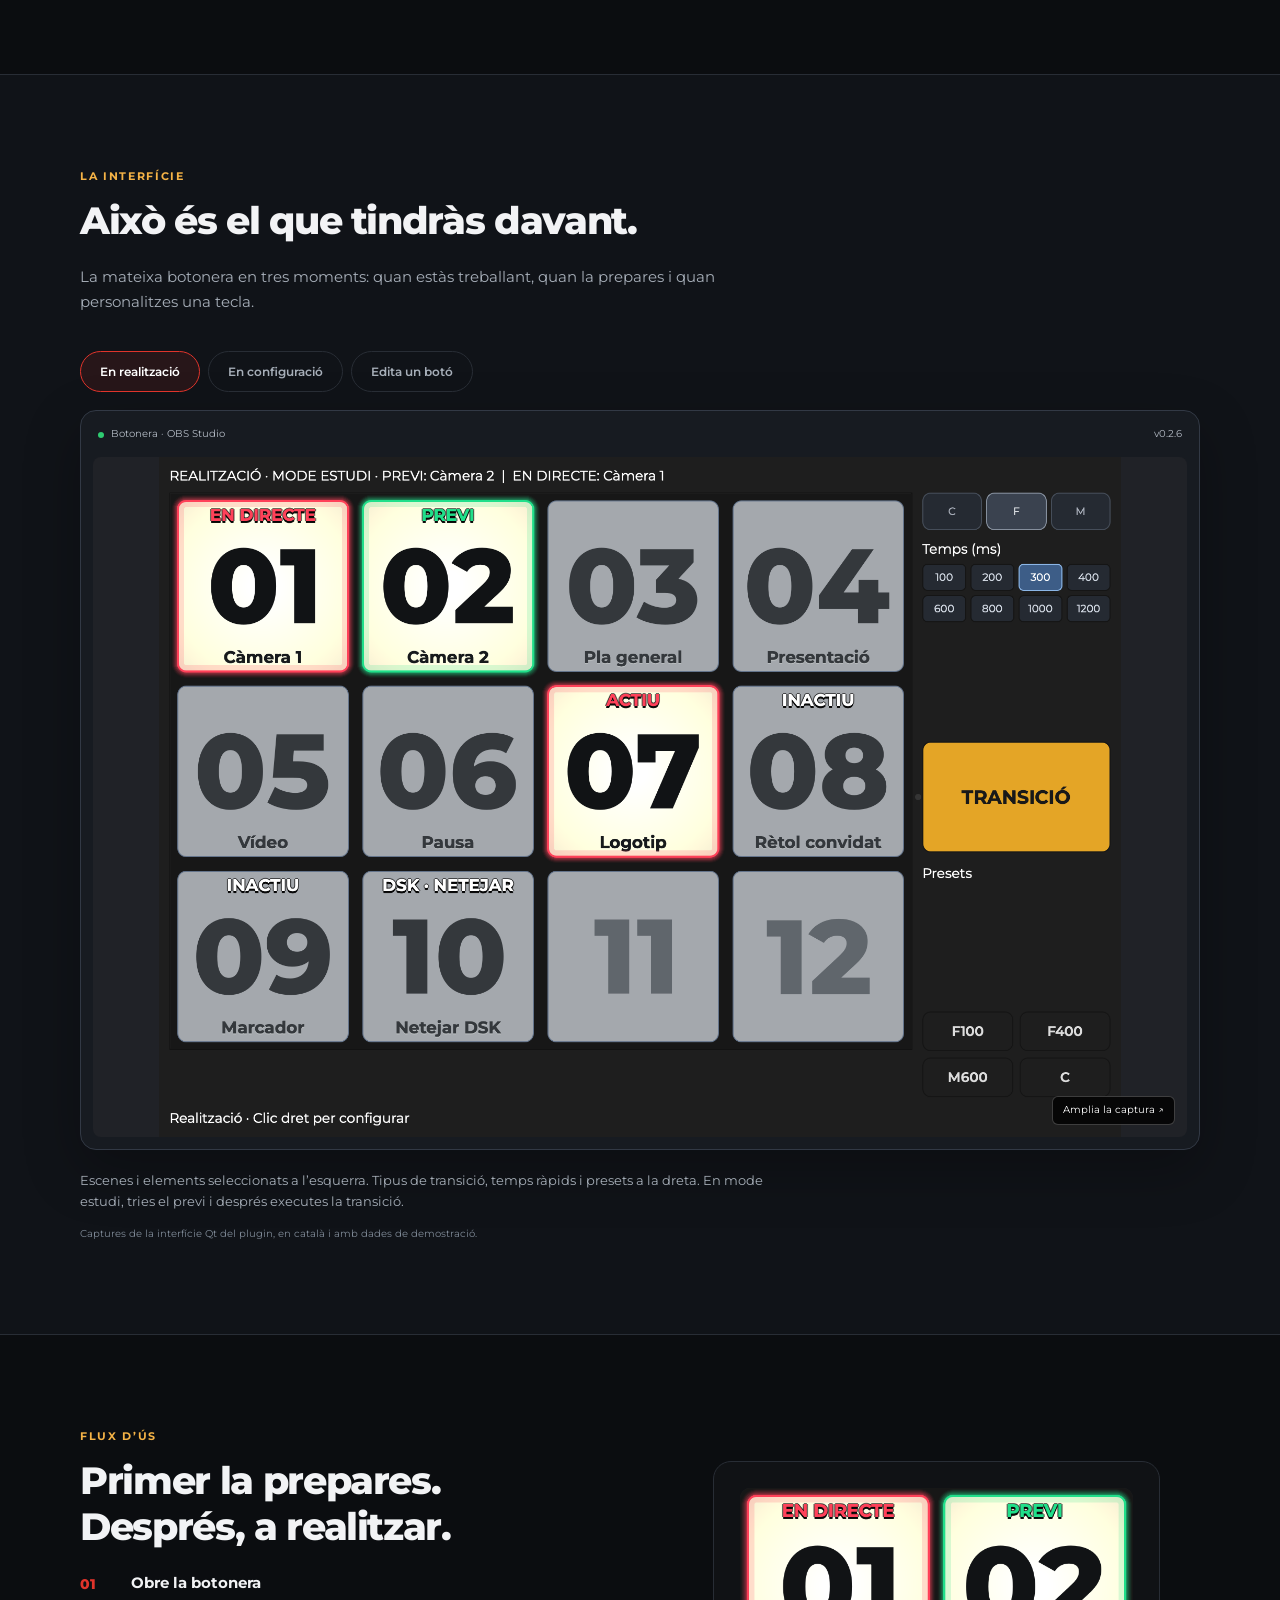
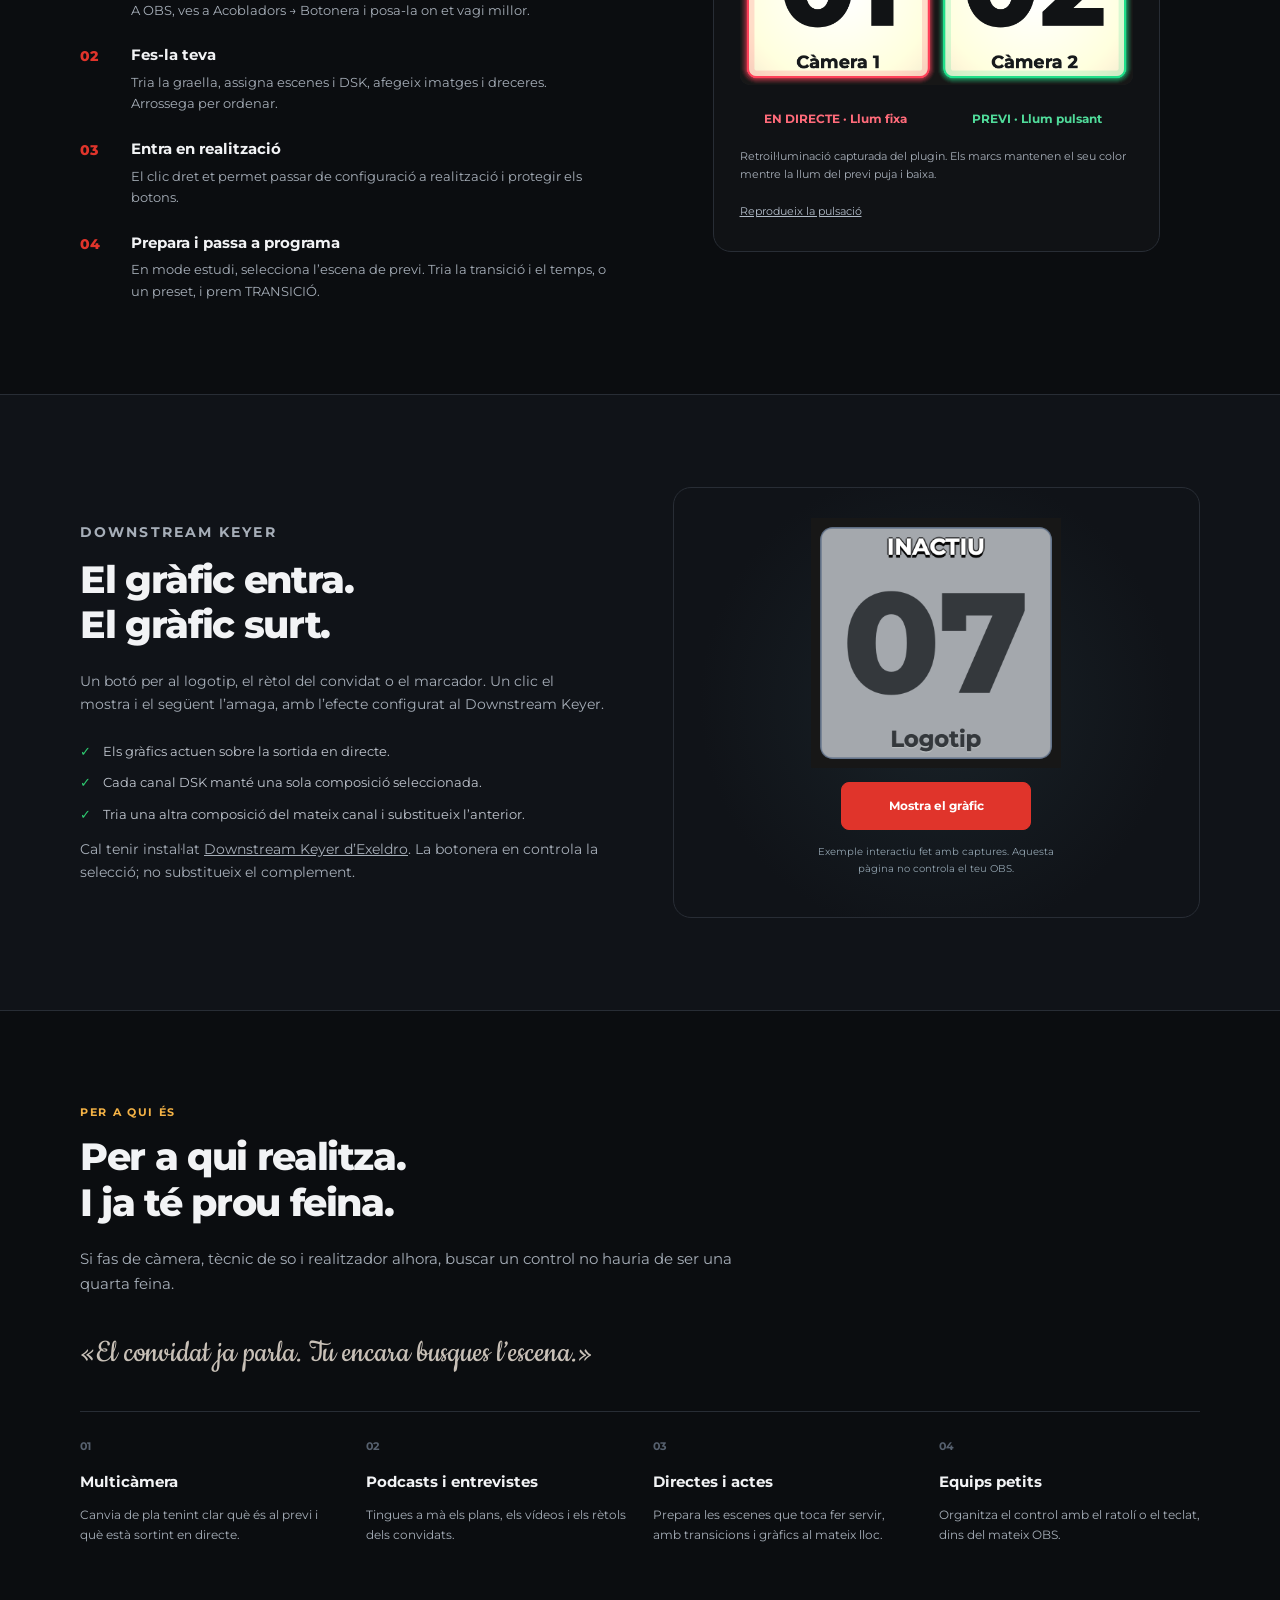
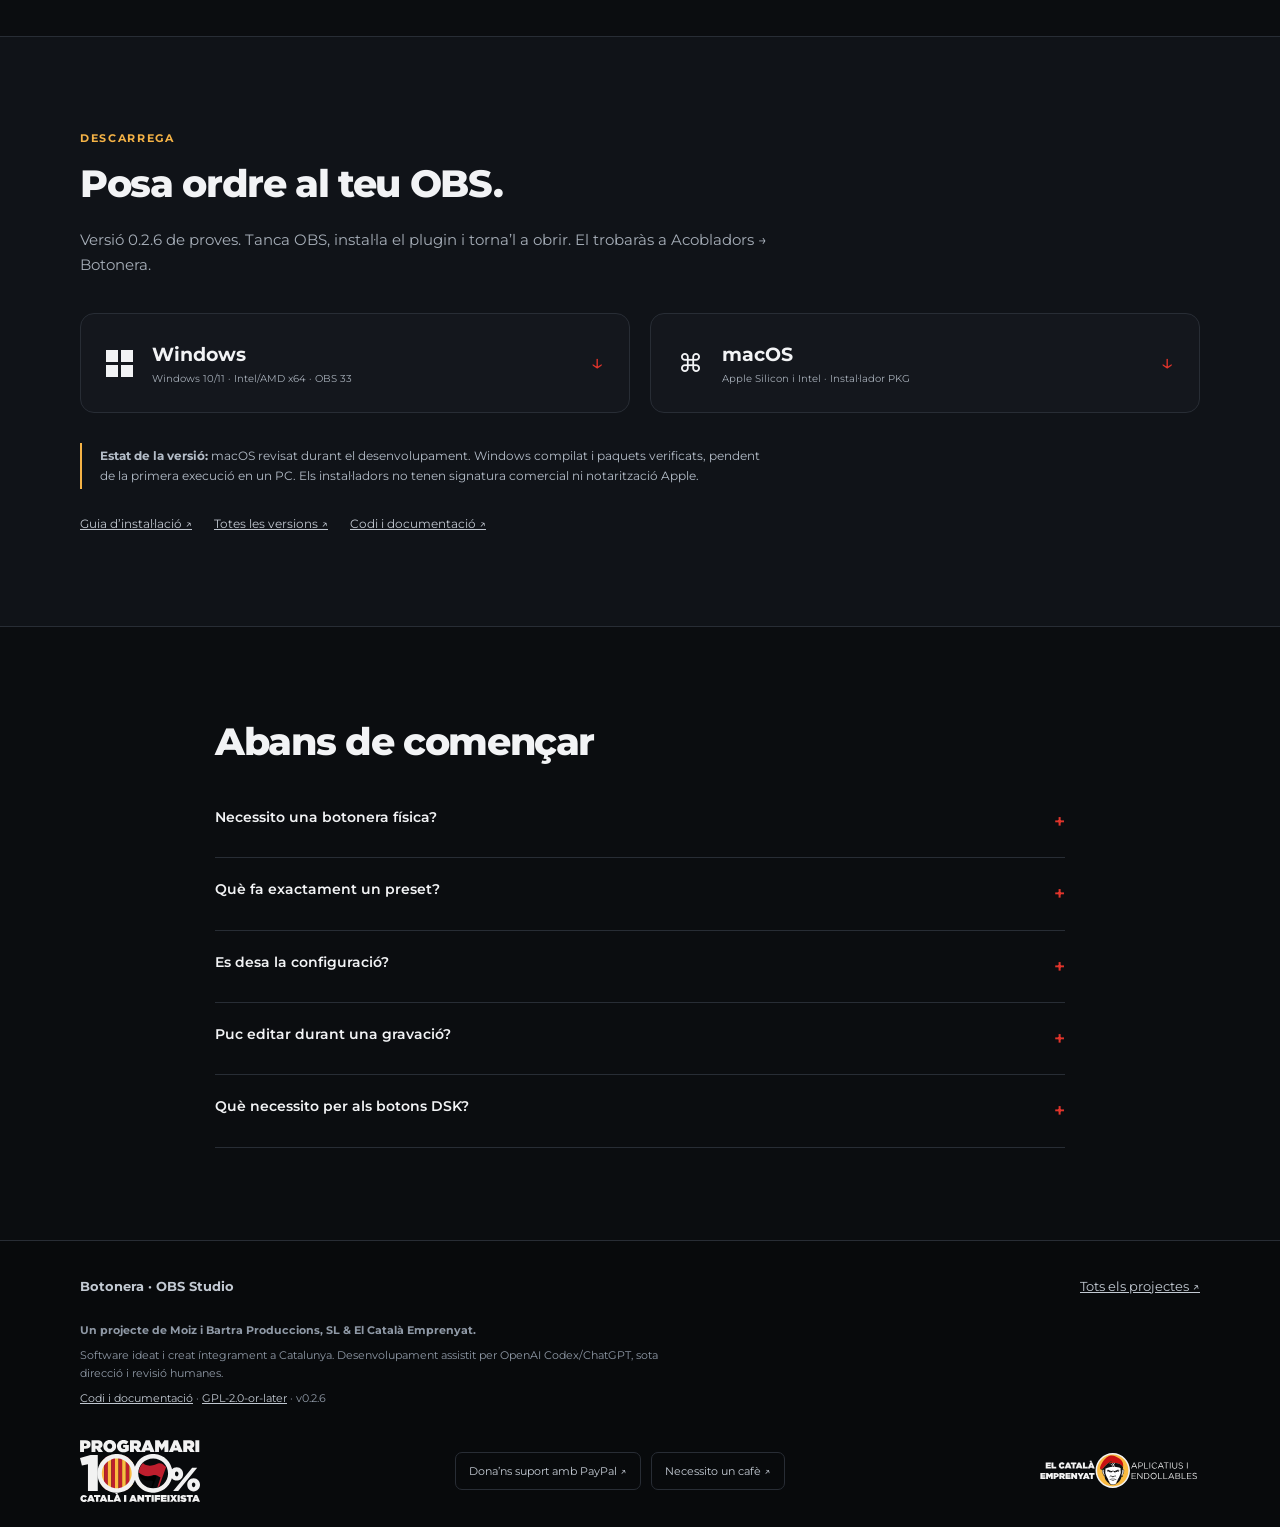
==== commit 4d4394ac: "Use transparent machine artwork in website hero" ====
--- a/web/index.html
+++ b/web/index.html
@@ -8,7 +8,7 @@
 <link rel="stylesheet" href="style.css"><script src="script.js" defer></script></head>
 <body><a class="skip" href="#main">Ves al contingut</a>
 <header class="site-header"><div class="wrap header-inner"><a class="brand" href="#top"><img src="images/app-icon.webp" alt="" width="64" height="64"><span>Botonera<small>0.2.6 · Versió de proves</small></span></a><nav class="main-nav" aria-label="Navegació principal"><a href="#que-fa" class="">Què fa</a><a href="#funcionament" class="">Com funciona</a><a href="#per-a-qui" class="optional">Per a qui és</a><a href="#descarrega" class="nav-cta">Descarrega</a><span class="langs"><a href="index.html" hreflang="ca" lang="ca" aria-current="page">CA</a><a href="en/index.html" hreflang="en" lang="en">EN</a><a href="es/index.html" hreflang="es" lang="es">ES</a></span></nav></div></header>
-<main id="main"><section id="top" class="hero"><div class="wrap hero-inner"><div><div class="eyebrow">Plugin per a OBS Studio · Mac i Windows</div><h1>El directe no espera que trobis <em>el botó.</em></h1><p>L’escena, el gràfic, la transició… tot passa alhora. Posa els controls que fas servir en una botonera feta a la teva mida. I deixa de perseguir finestres.</p><div class="actions"><a class="btn btn-primary" href="#descarrega">Descarrega la botonera<span aria-hidden="true">↓</span></a><a class="btn btn-quiet" href="#funcionament">Mira com funciona<span aria-hidden="true">↗</span></a></div><p class="hero-note">Programari lliure · Sense maquinari addicional</p></div><figure class="hero-art"><img src="images/app-icon.webp" width="900" height="900" alt="Botonera" fetchpriority="high"><figcaption>Una petita taula de realització. Dins d’OBS.</figcaption></figure></div></section>
+<main id="main"><section id="top" class="hero"><div class="wrap hero-inner"><div><div class="eyebrow">Plugin per a OBS Studio · Mac i Windows</div><h1>El directe no espera que trobis <em>el botó.</em></h1><p>L’escena, el gràfic, la transició… tot passa alhora. Posa els controls que fas servir en una botonera feta a la teva mida. I deixa de perseguir finestres.</p><div class="actions"><a class="btn btn-primary" href="#descarrega">Descarrega la botonera<span aria-hidden="true">↓</span></a><a class="btn btn-quiet" href="#funcionament">Mira com funciona<span aria-hidden="true">↗</span></a></div><p class="hero-note">Programari lliure · Sense maquinari addicional</p></div><figure class="hero-art"><img src="images/hero-machine.png" width="1254" height="1254" alt="Botonera" fetchpriority="high"><figcaption>Una petita taula de realització. Dins d’OBS.</figcaption></figure></div></section>
 <div class="intro-strip"><div class="wrap"><p><strong>Botonera és un plugin natiu per a OBS Studio.</strong> Reuneix les escenes que tries, els gràfics del DSK i les transicions en un únic acoblador visual. El prepares al teu gust i passes a realització.</p><div class="compat"><b>Fet per treballar amb OBS</b>macOS universal · Windows x64</div></div></div>
 <section class="section" id="que-fa"><div class="wrap"><p class="section-kicker">Què fa</p><h2>Els controls que necessites.<br>On els esperes trobar.</h2><p class="section-lead">No cal posar-hi totes les escenes. Tria les que fas servir i dona a cada tecla una imatge, una etiqueta i una drecera.</p><div class="features"><article class="feature"><span class="feature-icon" aria-hidden="true">▦</span><h3>La teva graella</h3><p>Decideix columnes i files. Ajusta la mida o deixa que els botons s’adaptin a l’espai, sempre quadrats.</p></article><article class="feature"><span class="feature-icon" aria-hidden="true">↧</span><h3>Una imatge, un gest</h3><p>Arrossega una imatge sobre una tecla. Queda integrada a la botonera, sense preparar-ne les dimensions.</p></article><article class="feature"><span class="feature-icon" aria-hidden="true">⌨</span><h3>També amb el teclat</h3><p>Assigna una drecera a cada botó. En configuració veus les combinacions que has preparat.</p></article><article class="feature"><span class="feature-icon" aria-hidden="true">◉</span><h3>Previ i directe, d’un cop d’ull</h3><p>Llum càlida en directe, pulsació al previ i els marcs vermell i verd. El número sempre hi és.</p></article><article class="feature"><span class="feature-icon" aria-hidden="true">⇄</span><h3>Transicions a mà</h3><p>Tria el tipus, els mil·lisegons o un preset. Després prem TRANSICIÓ per passar a programa.</p></article><article class="feature"><span class="feature-icon" aria-hidden="true">▣</span><h3>Configura. I realitza.</h3><p>Reordena arrossegant, edita amb clic dret i entra en realització per protegir la distribució.</p></article></div></div></section>
 <section class="section section-alt" id="funcionament"><div class="wrap"><p class="section-kicker">La interfície</p><h2>Això és el que tindràs davant.</h2><p class="section-lead">La mateixa botonera en tres moments: quan estàs treballant, quan la prepares i quan personalitzes una tecla.</p><div class="tabs" role="tablist" aria-label="La interfície"><button id="tab-0" type="button" role="tab" aria-controls="gallery-panel" aria-selected="true" tabindex="0" data-tab="0">En realització</button><button id="tab-1" type="button" role="tab" aria-controls="gallery-panel" aria-selected="false" tabindex="-1" data-tab="1">En configuració</button><button id="tab-2" type="button" role="tab" aria-controls="gallery-panel" aria-selected="false" tabindex="-1" data-tab="2">Edita un botó</button></div><div id="gallery-panel" role="tabpanel" aria-labelledby="tab-0" tabindex="0"><div class="shot-frame"><div class="shot-topbar"><span><i aria-hidden="true"></i>Botonera · OBS Studio</span><span class="optional">v0.2.6</span></div><button class="shot-button" id="open-shot" type="button" aria-label="Amplia la captura"><img id="gallery-image" src="images/realitzacio.png" alt="Botonera en realització amb escenes, gràfics i panell de transicions" width="1840" height="1300" loading="lazy"><span class="zoom-label">Amplia la captura ↗</span></button></div><p class="shot-caption" id="gallery-caption">Escenes i elements seleccionats a l’esquerra. Tipus de transició, temps ràpids i presets a la dreta. En mode estudi, tries el previ i després executes la transició.</p></div><p class="capture-note">Captures de la interfície Qt del plugin, en català i amb dades de demostració.</p></div></section>
--- a/web/style.css
+++ b/web/style.css
@@ -1 +1 @@
-:root{--bg:#0b0d10;--bg-alt:#101318;--card:#14171d;--line:#282d35;--text:#f2f3f5;--muted:#a6aeb8;--red:#e0342b;--amber:#f5b346;--green:#2ecc71;--max:1120px;color-scheme:dark;font-family:Montserrat,-apple-system,BlinkMacSystemFont,'Segoe UI',sans-serif}*{box-sizing:border-box}html{scroll-behavior:smooth;scroll-padding-top:105px}body{margin:0;background:var(--bg);color:var(--text);line-height:1.65;-webkit-font-smoothing:antialiased}a{color:inherit}button{font:inherit}img{max-width:100%;height:auto;display:block}button,a{-webkit-tap-highlight-color:transparent}a:focus-visible,button:focus-visible,summary:focus-visible{outline:3px solid var(--amber);outline-offset:5px}button{cursor:pointer}p,h1,h2,h3,figure{margin-top:0}.wrap{width:min(var(--max),calc(100% - 48px));margin:auto}.skip{position:fixed;top:-100px;left:20px;background:var(--red);padding:10px;z-index:100}.skip:focus{top:10px}.site-header{position:sticky;top:0;z-index:30;background:#0b0d10ed;backdrop-filter:blur(16px);border-bottom:1px solid var(--line)}.header-inner{min-height:82px;display:flex;align-items:center;gap:24px;justify-content:space-between}.brand{display:flex;align-items:center;gap:12px;white-space:nowrap;text-decoration:none;font-weight:800}.brand img{width:64px;height:64px;object-fit:cover;border-radius:12px}.brand small{font-size:11px;font-weight:500;color:var(--muted);display:block;line-height:1.4}.main-nav{display:flex;align-items:center;gap:22px;font-size:12px;font-weight:600}.main-nav>a{text-decoration:none;color:#b8bec7}.main-nav>a:hover{color:white}.main-nav .nav-cta{background:var(--red);color:white;border-radius:30px;padding:10px 19px}.langs{display:flex;gap:10px;border-left:1px solid var(--line);padding-left:16px}.langs a{text-decoration:none;font-size:11px;color:#9aa3ad}.langs a[aria-current]{color:white;font-weight:800}.hero{overflow:hidden;background:radial-gradient(ellipse at 85% 32%,#45302233,transparent 56%)}.hero-inner{display:grid;grid-template-columns:1.1fr 1fr;align-items:center;gap:38px;padding:76px 0 64px;min-height:640px}.eyebrow{text-transform:uppercase;letter-spacing:.16em;font-size:11px;font-weight:700;color:var(--muted);margin-bottom:22px;display:flex;gap:10px;align-items:center}.eyebrow:before{content:'';width:7px;height:7px;border-radius:50%;background:var(--red);box-shadow:0 0 14px #e0342b88}.hero h1{font-size:clamp(40px,4.3vw,64px);line-height:1.08;letter-spacing:-.055em;margin:0 0 25px;font-weight:800}.hero h1 em{font-style:normal;color:var(--amber)}.hero p{font-size:16px;color:#b8bec8;max-width:49ch;margin-bottom:28px}.actions{display:flex;flex-wrap:wrap;align-items:center;gap:12px}.btn{display:inline-flex;align-items:center;justify-content:center;gap:12px;min-height:48px;padding:11px 22px;font-size:13px;font-weight:700;border-radius:8px;text-decoration:none;border:1px solid var(--line);background:transparent}.btn-primary{border-color:var(--red);background:var(--red);color:white}.btn-primary:hover{background:#bf2c25}.btn-quiet:hover{background:#20252d}.hero-note{font-size:11px!important;color:#8f99a5!important;margin:18px 0 0!important}.hero-art{position:relative}.hero-art img{width:100%;border-radius:26px;box-shadow:0 24px 65px #0006}.hero-art figcaption{font-size:11px;text-align:center;color:var(--muted);margin:14px 0 0}.intro-strip{border-block:1px solid var(--line);background:var(--bg-alt)}.intro-strip .wrap{display:flex;align-items:center;justify-content:space-between;gap:24px;padding-block:26px}.intro-strip p{margin:0;max-width:65ch;font-size:14px}.compat{font-size:11px;color:var(--muted);flex-shrink:0;text-align:right}.compat b{display:block;color:var(--text);font-size:13px}.section{padding:92px 0}.section-alt{background:var(--bg-alt);border-block:1px solid var(--line)}.section-kicker{font-size:11px;text-transform:uppercase;letter-spacing:.15em;color:var(--amber);font-weight:700;margin:0 0 13px}.section h2{font-size:clamp(29px,3vw,42px);letter-spacing:-.035em;line-height:1.18;margin-bottom:22px;font-weight:800}.section-lead{max-width:69ch;font-size:15px;color:var(--muted);margin-bottom:36px}.features{display:grid;grid-template-columns:repeat(3,1fr);gap:18px}.feature{padding:25px;border:1px solid var(--line);border-radius:14px;background:var(--card)}.feature-icon{display:flex;align-items:center;justify-content:center;width:34px;height:34px;background:#e0342b14;color:#f16a60;border-radius:9px;font-size:17px;margin-bottom:17px}.feature h3{font-size:15px;line-height:1.45;margin-bottom:9px}.feature p{font-size:13px;color:var(--muted);margin:0}.tabs{display:flex;gap:8px;flex-wrap:wrap;margin-bottom:18px}.tabs button{background:transparent;border:1px solid var(--line);color:var(--muted);border-radius:25px;padding:10px 19px;font-size:12px;font-weight:600}.tabs button[aria-selected=true]{background:#e0342b1c;border-color:var(--red);color:#fff}.shot-frame{padding:12px;background:#171b21;border:1px solid #323945;border-radius:16px;box-shadow:0 20px 55px #0004}.shot-topbar{display:flex;align-items:center;justify-content:space-between;gap:12px;padding:3px 5px 14px;font-size:10px;color:#b4bbc5}.shot-topbar span:first-child{display:flex;align-items:center;gap:7px}.shot-topbar i{height:6px;width:6px;border-radius:50%;background:var(--green);display:inline-block}.shot-button{display:block;position:relative;width:100%;padding:0;border:0;background:#202227;border-radius:8px;overflow:hidden}.shot-button img{width:100%;max-height:680px;object-fit:contain}.zoom-label{position:absolute;bottom:12px;right:12px;background:#000c;border:1px solid #ffffff3a;padding:5px 10px;border-radius:6px;font-size:10px;color:white}.shot-caption{margin-top:20px;color:var(--muted);font-size:13px;max-width:80ch}.shot-caption strong{color:var(--text)}.capture-note{color:#7f8a97;font-size:10px;margin:13px 0 0}.split{display:grid;grid-template-columns:1fr 1fr;gap:65px;align-items:center}.steps{list-style:none;padding:0;display:grid;gap:22px;margin:0}.steps li{display:grid;grid-template-columns:35px 1fr;gap:16px}.step-num{color:var(--red);font-size:14px;font-weight:800;padding-top:2px}.steps h3{font-size:15px;margin:0 0 4px}.steps p{font-size:13px;color:var(--muted);margin:0}.light-example{padding:26px;border:1px solid var(--line);border-radius:18px;background:#101215}.light-example video{width:100%;border-radius:10px;background:#1e2126}.light-labels{display:grid;grid-template-columns:1fr 1fr;text-align:center;margin-top:16px;gap:8px;font-size:12px;font-weight:700}.light-labels span:first-child{color:#ff6b7a}.light-labels span:last-child{color:#50db9a}.light-example figcaption{color:var(--muted);font-size:11px;margin-top:18px}.motion-toggle{margin-top:14px;padding:5px 0;color:#b1bbc7;background:none;border:0;font-size:11px;text-decoration:underline}.dsk-demo{display:flex;flex-direction:column;align-items:center;background:radial-gradient(circle,#192228,#101318 70%);border:1px solid var(--line);padding:30px;border-radius:18px}.dsk-demo img{width:250px;image-rendering:auto}.dsk-demo .btn{margin-top:14px;min-width:190px;font-size:12px}.dsk-demo .demo-label{color:#91a2ae;font-size:10px;text-align:center;max-width:35ch;margin-top:14px}.dsk-copy p{font-size:14px;color:var(--muted)}.dsk-copy h3{font-size:19px}.check-list{list-style:none;padding:0;margin:25px 0 0}.check-list li{font-size:13px;margin:10px 0;color:#c0c6cf;display:flex;gap:12px}.check-list li:before{content:'✓';color:var(--green)}.audiences{display:grid;grid-template-columns:repeat(4,1fr);gap:25px;padding-top:25px;border-top:1px solid var(--line)}.audiences h3{font-size:15px;margin-bottom:10px}.audiences p{font-size:12px;color:var(--muted);margin-bottom:0}.audiences .number{color:#57616f;font-size:11px;font-weight:700;display:block;margin-bottom:15px}.quote{font-family:Cookie,cursive;font-size:34px;line-height:1.25;color:#c8c0b7;margin:0 0 36px}.download-row{display:grid;grid-template-columns:1fr 1fr;gap:20px;margin:30px 0}.download-card{display:flex;align-items:center;gap:18px;padding:25px;border:1px solid var(--line);border-radius:14px;text-decoration:none;background:var(--card)}.download-card:hover{border-color:#ac3a32;transform:translateY(-2px)}.os-icon{display:grid;grid-template-columns:repeat(2,12px);gap:3px;width:28px;color:var(--text)}.os-icon i{display:block;width:12px;height:12px;background:currentColor}.mac-icon{font-size:25px;line-height:1;width:28px;text-align:center}.download-card h3{font-size:19px;margin:0}.download-card small{display:block;color:var(--muted);font-size:10px}.download-arrow{margin-left:auto;color:var(--red);font-size:23px}.beta-note{border-left:2px solid var(--amber);padding:3px 0 3px 18px;font-size:12px;color:#b4bdc8;max-width:85ch}.download-links{display:flex;gap:22px;flex-wrap:wrap;margin-top:25px;font-size:12px;color:#c1c7d0}.faq{max-width:850px}.faq details{border-bottom:1px solid var(--line);padding:20px 0}.faq summary{cursor:pointer;font-size:14px;font-weight:600;list-style:none;display:flex;justify-content:space-between;gap:20px}.faq summary:after{content:'+';color:var(--red);font-size:19px}.faq details[open] summary:after{content:'−'}.faq details p{font-size:13px;line-height:1.8;color:var(--muted);margin:14px 30px 0 0}.site-footer{border-top:1px solid var(--line);padding:35px 0 25px;background:#080a0c;font-size:11px;color:#8f99a6}.footer-top{display:flex;justify-content:space-between;align-items:center;color:#c3cad3;font-size:13px;margin-bottom:24px}.credits p{margin:7px 0;max-width:86ch}.credits a{color:#c1c8d1}.footer-bottom{display:flex;align-items:center;justify-content:space-between;gap:30px;margin-top:32px}.antifa{height:62px;width:auto;max-width:140px}.ece{width:160px;height:auto}.support{display:flex;flex-wrap:wrap;gap:10px}.support a{border:1px solid var(--line);border-radius:7px;padding:9px 13px;text-decoration:none;font-size:11px;color:#c5ccd5}.support a:hover{border-color:#67717f}.lightbox{position:fixed;inset:0;z-index:100;background:#000e;display:flex;align-items:center;justify-content:center;padding:65px 24px 24px}.lightbox[hidden]{display:none}.lightbox img{max-width:100%;max-height:calc(100dvh - 100px);object-fit:contain}.lightbox button{position:absolute;right:24px;top:20px;background:#242a33;color:white;border:1px solid #657181;padding:8px 17px;border-radius:6px;font-size:13px}[hidden]{display:none!important}@media(min-width:1500px){.hero h1{font-size:64px}}@media(max-width:1000px){.main-nav{gap:15px}.main-nav .optional{display:none}.hero-inner{gap:25px;min-height:auto;padding-block:64px}.hero h1{font-size:48px}.split{gap:35px}.features{gap:13px}.feature{padding:22px}.download-card{padding:22px}}@media(max-width:740px){.wrap{width:calc(100% - 36px)}.header-inner{min-height:70px;gap:10px}.brand{gap:8px;font-size:14px}.brand img{width:47px;height:47px;border-radius:8px}.main-nav>a{display:none}.main-nav .nav-cta{display:none}.langs{border-left:0;padding-left:0;gap:9px}.hero-inner{grid-template-columns:1fr;gap:32px;padding-top:45px;padding-bottom:36px}.hero h1{font-size:46px;max-width:11ch}.hero p{font-size:14px;max-width:46ch}.hero-art{width:min(100%,400px);margin:auto}.hero-art figcaption{font-size:10px}.eyebrow{font-size:9px;letter-spacing:.12em;margin-bottom:17px}.intro-strip .wrap{display:block;padding-block:23px}.intro-strip p{font-size:13px}.compat{text-align:left;margin-top:15px}.section{padding:60px 0}.section h2{font-size:31px}.section-lead{font-size:14px;margin-bottom:26px}.features{grid-template-columns:1fr 1fr}.feature{padding:18px}.feature h3{font-size:13px}.feature p{font-size:12px}.feature-icon{margin-bottom:13px}.tabs{gap:7px}.tabs button{padding:8px 12px;font-size:10px}.shot-frame{padding:7px;border-radius:11px}.shot-topbar{font-size:8px;padding:4px 3px 10px}.shot-topbar .optional{display:none}.shot-caption{font-size:12px}.split{grid-template-columns:1fr;gap:33px}.light-example{padding:18px;margin:0}.dsk-demo{padding:22px}.dsk-demo img{width:210px}.audiences{grid-template-columns:1fr 1fr;gap:25px}.download-row{grid-template-columns:1fr;gap:12px}.download-card{padding:21px}.footer-top{font-size:12px}.footer-bottom{flex-wrap:wrap;justify-content:center;gap:23px}.footer-bottom .support{order:2;justify-content:center;width:100%}.ece{width:130px}.quote{font-size:29px}.faq summary{font-size:13px}.zoom-label{font-size:8px;bottom:6px;right:6px;padding:4px 7px}}@media(max-width:380px){.hero h1{font-size:40px}.actions{align-items:stretch}.actions .btn{width:100%}.features{grid-template-columns:1fr}.brand small{font-size:9px}}@media(prefers-reduced-motion:reduce){html{scroll-behavior:auto}*,*:before,*:after{transition:none!important;animation:none!important}}
+:root{--bg:#0b0d10;--bg-alt:#101318;--card:#14171d;--line:#282d35;--text:#f2f3f5;--muted:#a6aeb8;--red:#e0342b;--amber:#f5b346;--green:#2ecc71;--max:1120px;color-scheme:dark;font-family:Montserrat,-apple-system,BlinkMacSystemFont,'Segoe UI',sans-serif}*{box-sizing:border-box}html{scroll-behavior:smooth;scroll-padding-top:105px}body{margin:0;background:var(--bg);color:var(--text);line-height:1.65;-webkit-font-smoothing:antialiased}a{color:inherit}button{font:inherit}img{max-width:100%;height:auto;display:block}button,a{-webkit-tap-highlight-color:transparent}a:focus-visible,button:focus-visible,summary:focus-visible{outline:3px solid var(--amber);outline-offset:5px}button{cursor:pointer}p,h1,h2,h3,figure{margin-top:0}.wrap{width:min(var(--max),calc(100% - 48px));margin:auto}.skip{position:fixed;top:-100px;left:20px;background:var(--red);padding:10px;z-index:100}.skip:focus{top:10px}.site-header{position:sticky;top:0;z-index:30;background:#0b0d10ed;backdrop-filter:blur(16px);border-bottom:1px solid var(--line)}.header-inner{min-height:82px;display:flex;align-items:center;gap:24px;justify-content:space-between}.brand{display:flex;align-items:center;gap:12px;white-space:nowrap;text-decoration:none;font-weight:800}.brand img{width:64px;height:64px;object-fit:cover;border-radius:12px}.brand small{font-size:11px;font-weight:500;color:var(--muted);display:block;line-height:1.4}.main-nav{display:flex;align-items:center;gap:22px;font-size:12px;font-weight:600}.main-nav>a{text-decoration:none;color:#b8bec7}.main-nav>a:hover{color:white}.main-nav .nav-cta{background:var(--red);color:white;border-radius:30px;padding:10px 19px}.langs{display:flex;gap:10px;border-left:1px solid var(--line);padding-left:16px}.langs a{text-decoration:none;font-size:11px;color:#9aa3ad}.langs a[aria-current]{color:white;font-weight:800}.hero{overflow:hidden;background:radial-gradient(ellipse at 85% 32%,#45302233,transparent 56%)}.hero-inner{display:grid;grid-template-columns:1.1fr 1fr;align-items:center;gap:38px;padding:76px 0 64px;min-height:640px}.eyebrow{text-transform:uppercase;letter-spacing:.16em;font-size:11px;font-weight:700;color:var(--muted);margin-bottom:22px;display:flex;gap:10px;align-items:center}.eyebrow:before{content:'';width:7px;height:7px;border-radius:50%;background:var(--red);box-shadow:0 0 14px #e0342b88}.hero h1{font-size:clamp(40px,4.3vw,64px);line-height:1.08;letter-spacing:-.055em;margin:0 0 25px;font-weight:800}.hero h1 em{font-style:normal;color:var(--amber)}.hero p{font-size:16px;color:#b8bec8;max-width:49ch;margin-bottom:28px}.actions{display:flex;flex-wrap:wrap;align-items:center;gap:12px}.btn{display:inline-flex;align-items:center;justify-content:center;gap:12px;min-height:48px;padding:11px 22px;font-size:13px;font-weight:700;border-radius:8px;text-decoration:none;border:1px solid var(--line);background:transparent}.btn-primary{border-color:var(--red);background:var(--red);color:white}.btn-primary:hover{background:#bf2c25}.btn-quiet:hover{background:#20252d}.hero-note{font-size:11px!important;color:#8f99a5!important;margin:18px 0 0!important}.hero-art{position:relative}.hero-art img{width:100%;border-radius:0;box-shadow:none}.hero-art figcaption{font-size:11px;text-align:center;color:var(--muted);margin:14px 0 0}.intro-strip{border-block:1px solid var(--line);background:var(--bg-alt)}.intro-strip .wrap{display:flex;align-items:center;justify-content:space-between;gap:24px;padding-block:26px}.intro-strip p{margin:0;max-width:65ch;font-size:14px}.compat{font-size:11px;color:var(--muted);flex-shrink:0;text-align:right}.compat b{display:block;color:var(--text);font-size:13px}.section{padding:92px 0}.section-alt{background:var(--bg-alt);border-block:1px solid var(--line)}.section-kicker{font-size:11px;text-transform:uppercase;letter-spacing:.15em;color:var(--amber);font-weight:700;margin:0 0 13px}.section h2{font-size:clamp(29px,3vw,42px);letter-spacing:-.035em;line-height:1.18;margin-bottom:22px;font-weight:800}.section-lead{max-width:69ch;font-size:15px;color:var(--muted);margin-bottom:36px}.features{display:grid;grid-template-columns:repeat(3,1fr);gap:18px}.feature{padding:25px;border:1px solid var(--line);border-radius:14px;background:var(--card)}.feature-icon{display:flex;align-items:center;justify-content:center;width:34px;height:34px;background:#e0342b14;color:#f16a60;border-radius:9px;font-size:17px;margin-bottom:17px}.feature h3{font-size:15px;line-height:1.45;margin-bottom:9px}.feature p{font-size:13px;color:var(--muted);margin:0}.tabs{display:flex;gap:8px;flex-wrap:wrap;margin-bottom:18px}.tabs button{background:transparent;border:1px solid var(--line);color:var(--muted);border-radius:25px;padding:10px 19px;font-size:12px;font-weight:600}.tabs button[aria-selected=true]{background:#e0342b1c;border-color:var(--red);color:#fff}.shot-frame{padding:12px;background:#171b21;border:1px solid #323945;border-radius:16px;box-shadow:0 20px 55px #0004}.shot-topbar{display:flex;align-items:center;justify-content:space-between;gap:12px;padding:3px 5px 14px;font-size:10px;color:#b4bbc5}.shot-topbar span:first-child{display:flex;align-items:center;gap:7px}.shot-topbar i{height:6px;width:6px;border-radius:50%;background:var(--green);display:inline-block}.shot-button{display:block;position:relative;width:100%;padding:0;border:0;background:#202227;border-radius:8px;overflow:hidden}.shot-button img{width:100%;max-height:680px;object-fit:contain}.zoom-label{position:absolute;bottom:12px;right:12px;background:#000c;border:1px solid #ffffff3a;padding:5px 10px;border-radius:6px;font-size:10px;color:white}.shot-caption{margin-top:20px;color:var(--muted);font-size:13px;max-width:80ch}.shot-caption strong{color:var(--text)}.capture-note{color:#7f8a97;font-size:10px;margin:13px 0 0}.split{display:grid;grid-template-columns:1fr 1fr;gap:65px;align-items:center}.steps{list-style:none;padding:0;display:grid;gap:22px;margin:0}.steps li{display:grid;grid-template-columns:35px 1fr;gap:16px}.step-num{color:var(--red);font-size:14px;font-weight:800;padding-top:2px}.steps h3{font-size:15px;margin:0 0 4px}.steps p{font-size:13px;color:var(--muted);margin:0}.light-example{padding:26px;border:1px solid var(--line);border-radius:18px;background:#101215}.light-example video{width:100%;border-radius:10px;background:#1e2126}.light-labels{display:grid;grid-template-columns:1fr 1fr;text-align:center;margin-top:16px;gap:8px;font-size:12px;font-weight:700}.light-labels span:first-child{color:#ff6b7a}.light-labels span:last-child{color:#50db9a}.light-example figcaption{color:var(--muted);font-size:11px;margin-top:18px}.motion-toggle{margin-top:14px;padding:5px 0;color:#b1bbc7;background:none;border:0;font-size:11px;text-decoration:underline}.dsk-demo{display:flex;flex-direction:column;align-items:center;background:radial-gradient(circle,#192228,#101318 70%);border:1px solid var(--line);padding:30px;border-radius:18px}.dsk-demo img{width:250px;image-rendering:auto}.dsk-demo .btn{margin-top:14px;min-width:190px;font-size:12px}.dsk-demo .demo-label{color:#91a2ae;font-size:10px;text-align:center;max-width:35ch;margin-top:14px}.dsk-copy p{font-size:14px;color:var(--muted)}.dsk-copy h3{font-size:19px}.check-list{list-style:none;padding:0;margin:25px 0 0}.check-list li{font-size:13px;margin:10px 0;color:#c0c6cf;display:flex;gap:12px}.check-list li:before{content:'✓';color:var(--green)}.audiences{display:grid;grid-template-columns:repeat(4,1fr);gap:25px;padding-top:25px;border-top:1px solid var(--line)}.audiences h3{font-size:15px;margin-bottom:10px}.audiences p{font-size:12px;color:var(--muted);margin-bottom:0}.audiences .number{color:#57616f;font-size:11px;font-weight:700;display:block;margin-bottom:15px}.quote{font-family:Cookie,cursive;font-size:34px;line-height:1.25;color:#c8c0b7;margin:0 0 36px}.download-row{display:grid;grid-template-columns:1fr 1fr;gap:20px;margin:30px 0}.download-card{display:flex;align-items:center;gap:18px;padding:25px;border:1px solid var(--line);border-radius:14px;text-decoration:none;background:var(--card)}.download-card:hover{border-color:#ac3a32;transform:translateY(-2px)}.os-icon{display:grid;grid-template-columns:repeat(2,12px);gap:3px;width:28px;color:var(--text)}.os-icon i{display:block;width:12px;height:12px;background:currentColor}.mac-icon{font-size:25px;line-height:1;width:28px;text-align:center}.download-card h3{font-size:19px;margin:0}.download-card small{display:block;color:var(--muted);font-size:10px}.download-arrow{margin-left:auto;color:var(--red);font-size:23px}.beta-note{border-left:2px solid var(--amber);padding:3px 0 3px 18px;font-size:12px;color:#b4bdc8;max-width:85ch}.download-links{display:flex;gap:22px;flex-wrap:wrap;margin-top:25px;font-size:12px;color:#c1c7d0}.faq{max-width:850px}.faq details{border-bottom:1px solid var(--line);padding:20px 0}.faq summary{cursor:pointer;font-size:14px;font-weight:600;list-style:none;display:flex;justify-content:space-between;gap:20px}.faq summary:after{content:'+';color:var(--red);font-size:19px}.faq details[open] summary:after{content:'−'}.faq details p{font-size:13px;line-height:1.8;color:var(--muted);margin:14px 30px 0 0}.site-footer{border-top:1px solid var(--line);padding:35px 0 25px;background:#080a0c;font-size:11px;color:#8f99a6}.footer-top{display:flex;justify-content:space-between;align-items:center;color:#c3cad3;font-size:13px;margin-bottom:24px}.credits p{margin:7px 0;max-width:86ch}.credits a{color:#c1c8d1}.footer-bottom{display:flex;align-items:center;justify-content:space-between;gap:30px;margin-top:32px}.antifa{height:62px;width:auto;max-width:140px}.ece{width:160px;height:auto}.support{display:flex;flex-wrap:wrap;gap:10px}.support a{border:1px solid var(--line);border-radius:7px;padding:9px 13px;text-decoration:none;font-size:11px;color:#c5ccd5}.support a:hover{border-color:#67717f}.lightbox{position:fixed;inset:0;z-index:100;background:#000e;display:flex;align-items:center;justify-content:center;padding:65px 24px 24px}.lightbox[hidden]{display:none}.lightbox img{max-width:100%;max-height:calc(100dvh - 100px);object-fit:contain}.lightbox button{position:absolute;right:24px;top:20px;background:#242a33;color:white;border:1px solid #657181;padding:8px 17px;border-radius:6px;font-size:13px}[hidden]{display:none!important}@media(min-width:1500px){.hero h1{font-size:64px}}@media(max-width:1000px){.main-nav{gap:15px}.main-nav .optional{display:none}.hero-inner{gap:25px;min-height:auto;padding-block:64px}.hero h1{font-size:48px}.split{gap:35px}.features{gap:13px}.feature{padding:22px}.download-card{padding:22px}}@media(max-width:740px){.wrap{width:calc(100% - 36px)}.header-inner{min-height:70px;gap:10px}.brand{gap:8px;font-size:14px}.brand img{width:47px;height:47px;border-radius:8px}.main-nav>a{display:none}.main-nav .nav-cta{display:none}.langs{border-left:0;padding-left:0;gap:9px}.hero-inner{grid-template-columns:1fr;gap:32px;padding-top:45px;padding-bottom:36px}.hero h1{font-size:46px;max-width:11ch}.hero p{font-size:14px;max-width:46ch}.hero-art{width:min(100%,400px);margin:auto}.hero-art figcaption{font-size:10px}.eyebrow{font-size:9px;letter-spacing:.12em;margin-bottom:17px}.intro-strip .wrap{display:block;padding-block:23px}.intro-strip p{font-size:13px}.compat{text-align:left;margin-top:15px}.section{padding:60px 0}.section h2{font-size:31px}.section-lead{font-size:14px;margin-bottom:26px}.features{grid-template-columns:1fr 1fr}.feature{padding:18px}.feature h3{font-size:13px}.feature p{font-size:12px}.feature-icon{margin-bottom:13px}.tabs{gap:7px}.tabs button{padding:8px 12px;font-size:10px}.shot-frame{padding:7px;border-radius:11px}.shot-topbar{font-size:8px;padding:4px 3px 10px}.shot-topbar .optional{display:none}.shot-caption{font-size:12px}.split{grid-template-columns:1fr;gap:33px}.light-example{padding:18px;margin:0}.dsk-demo{padding:22px}.dsk-demo img{width:210px}.audiences{grid-template-columns:1fr 1fr;gap:25px}.download-row{grid-template-columns:1fr;gap:12px}.download-card{padding:21px}.footer-top{font-size:12px}.footer-bottom{flex-wrap:wrap;justify-content:center;gap:23px}.footer-bottom .support{order:2;justify-content:center;width:100%}.ece{width:130px}.quote{font-size:29px}.faq summary{font-size:13px}.zoom-label{font-size:8px;bottom:6px;right:6px;padding:4px 7px}}@media(max-width:380px){.hero h1{font-size:40px}.actions{align-items:stretch}.actions .btn{width:100%}.features{grid-template-columns:1fr}.brand small{font-size:9px}}@media(prefers-reduced-motion:reduce){html{scroll-behavior:auto}*,*:before,*:after{transition:none!important;animation:none!important}}
